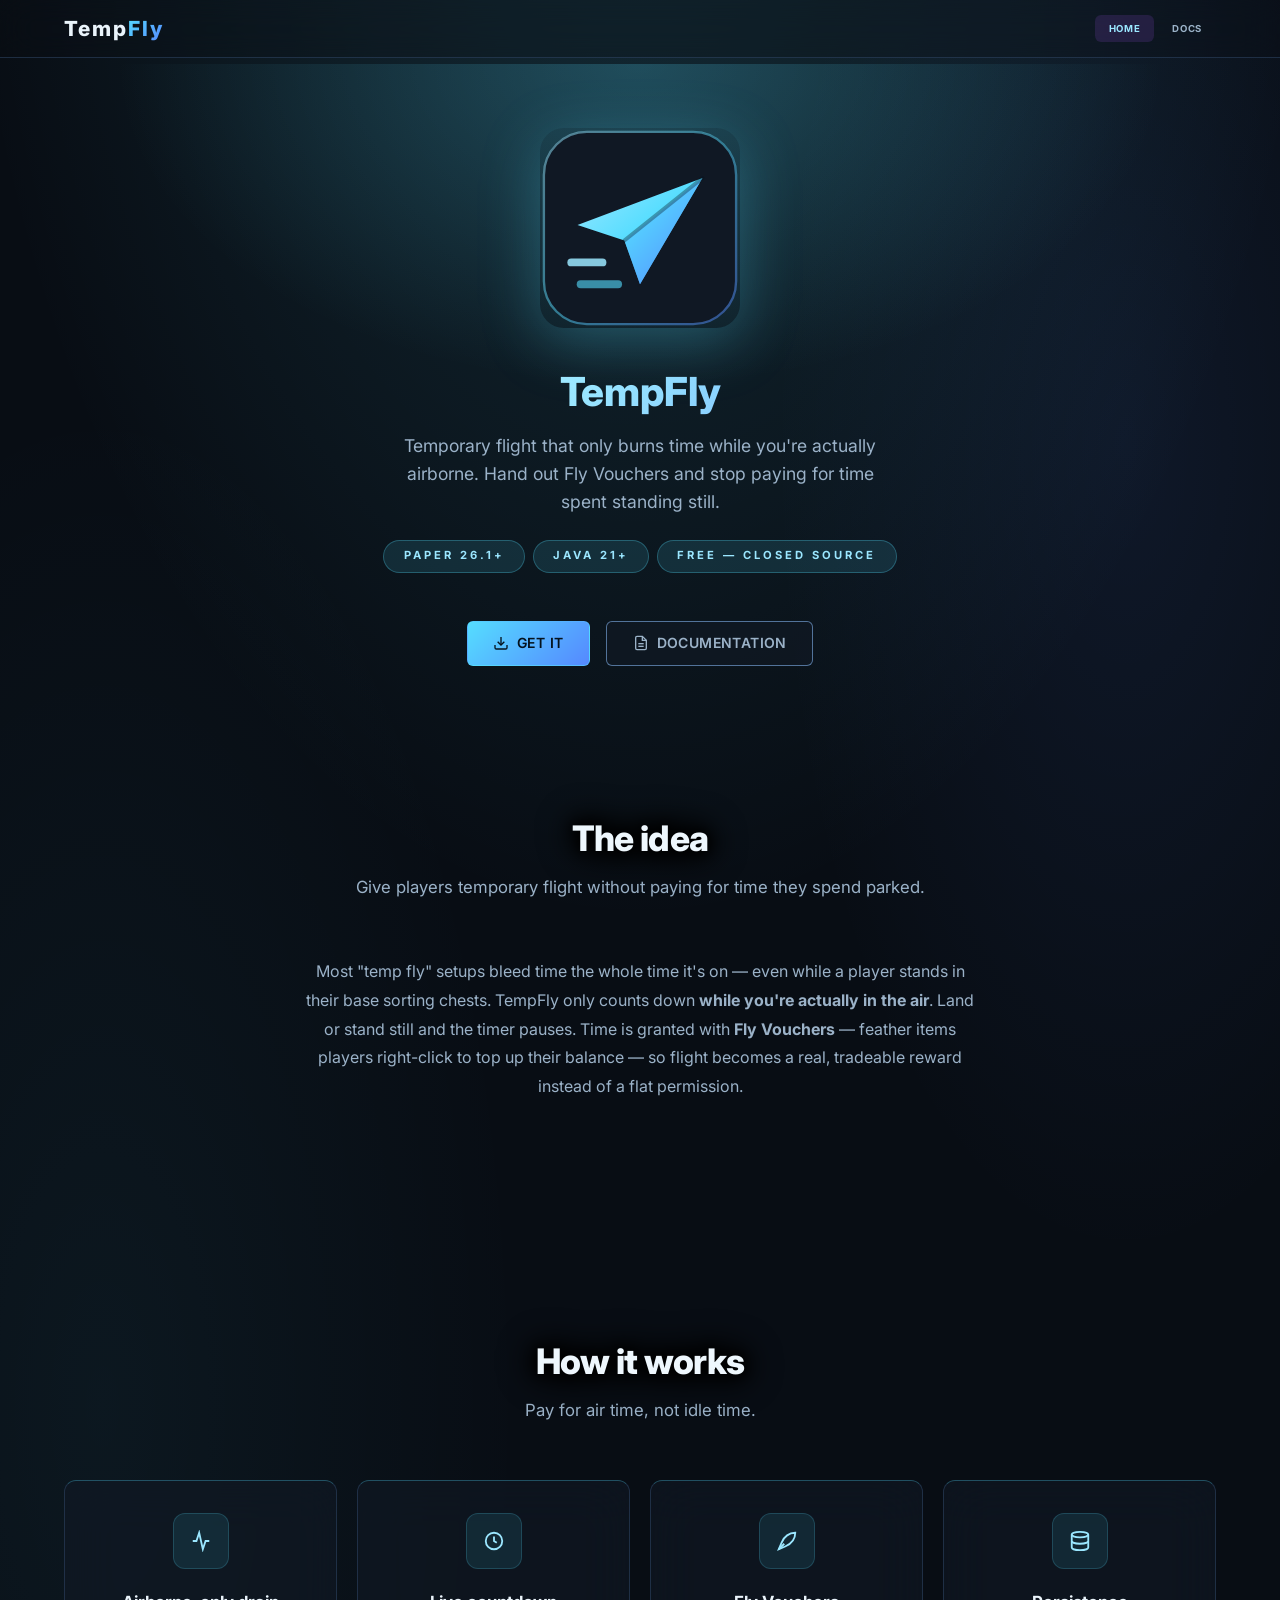
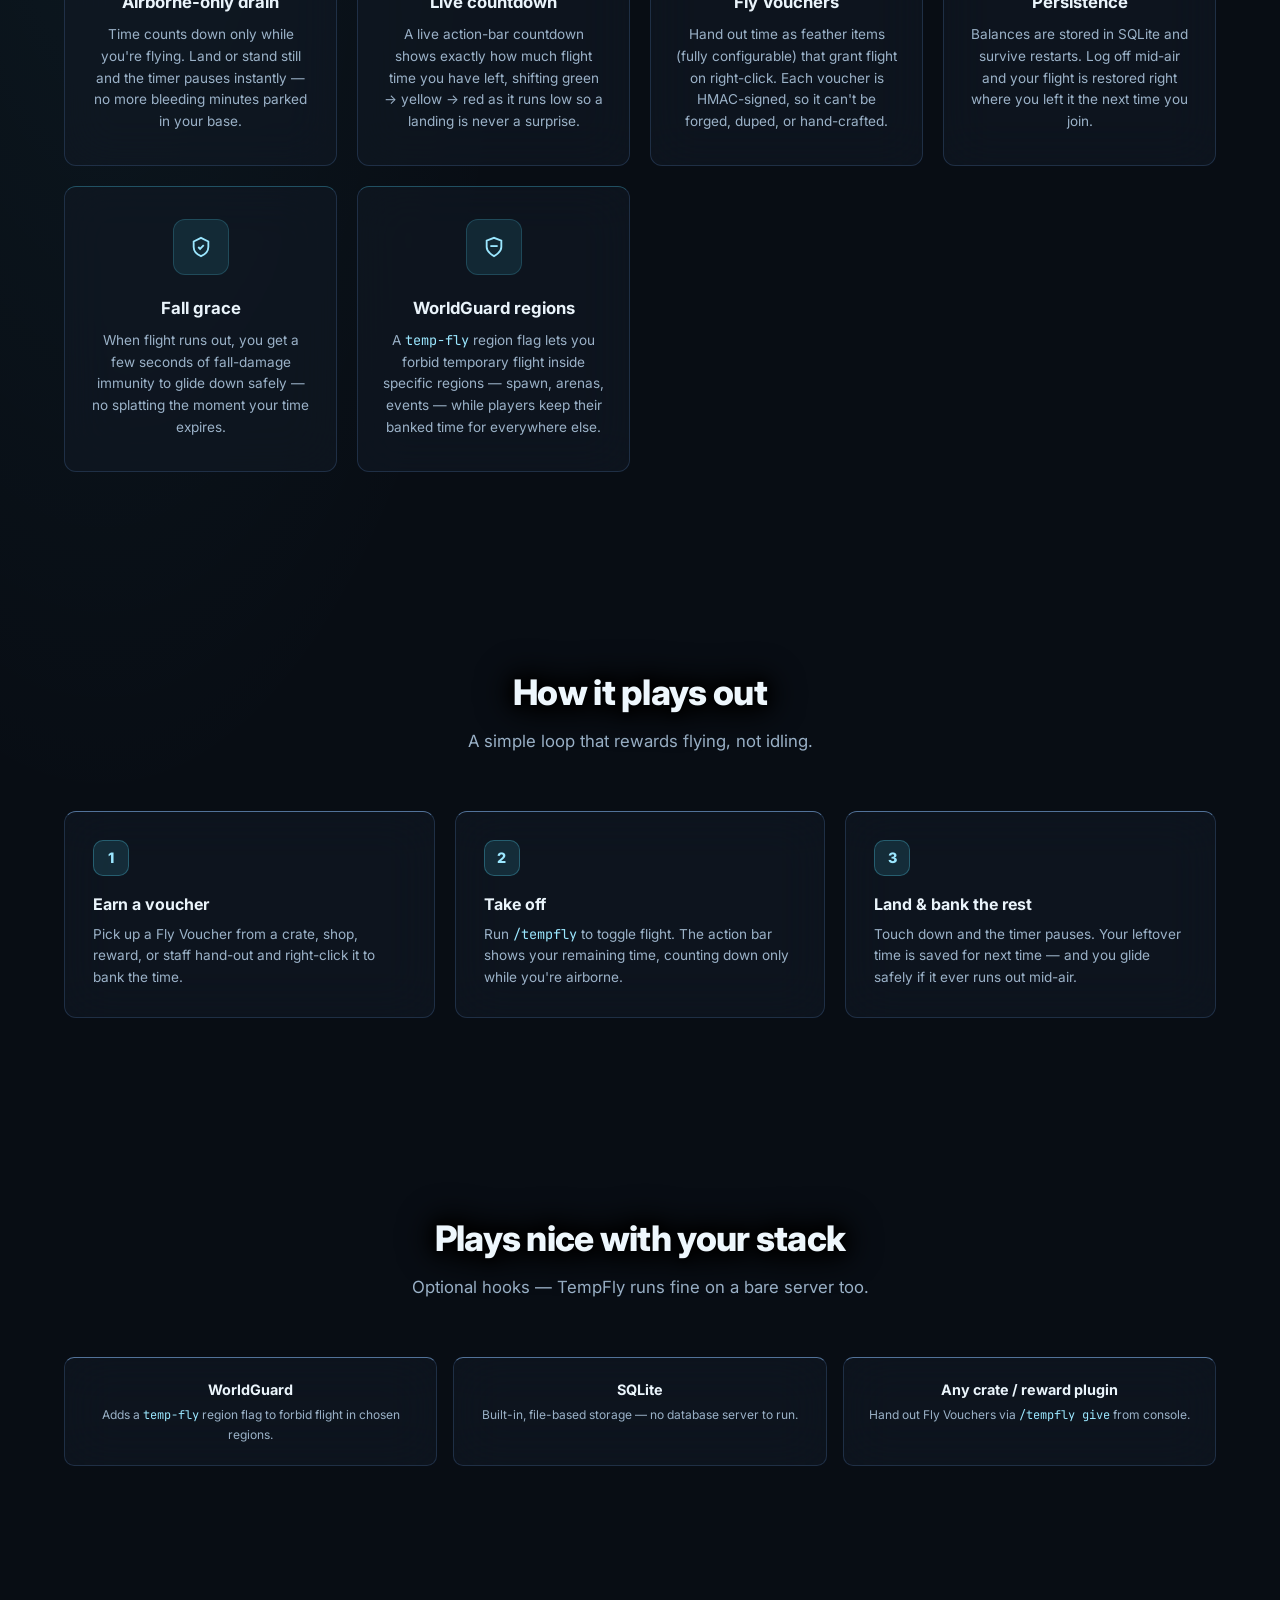
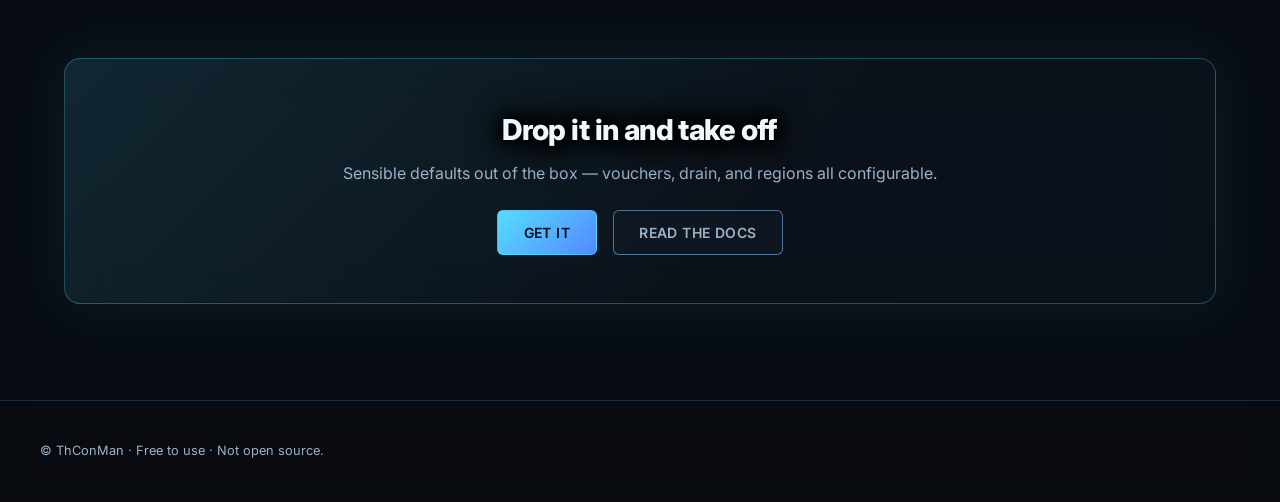
==== index.html @ a1f23913 "Docs site for tempfly-docs (themed on DragonReign) Co-Authored-By: Claude Opus 4.8 <noreply@anthropi" ====
<!DOCTYPE html>
<html lang="en">
<head>
    <meta charset="UTF-8">
    <meta name="viewport" content="width=device-width, initial-scale=1.0">
    <title>TempFly — Flight that only burns while you fly</title>
    <meta name="description" content="TempFly is a Paper plugin that grants temporary flight which drains only while you're airborne. Hand out HMAC-signed Fly Vouchers, store balances in SQLite, and stop paying for time spent standing still.">
    <link rel="icon" href="logo.svg">
    <link rel="preconnect" href="https://fonts.googleapis.com">
    <link href="https://fonts.googleapis.com/css2?family=Inter:wght@400;500;600;700;800&family=JetBrains+Mono:wght@500&display=swap" rel="stylesheet">
    <link rel="stylesheet" href="css/style.css">
    <link rel="stylesheet" href="css/tempfly.css">
</head>
<body>

<nav class="nav">
    <div class="nav-inner">
        <div class="nav-logo"><a href="index.html" style="color:inherit;">Temp<span>Fly</span></a></div>
        <ul class="nav-links" id="nav-links">
            <li><a href="index.html" class="active">Home</a></li>
            <li><a href="docs.html">Docs</a></li>
        </ul>
        <button class="nav-burger" onclick="toggleMenu()" aria-label="Menu">
            <span></span><span></span><span></span>
        </button>
    </div>
</nav>

<div style="height: 4rem;"></div>

<!-- Hero -->
<section class="plugin-hero">
    <img src="logo.svg" alt="TempFly" class="plugin-hero-logo">
    <h1>TempFly</h1>
    <p class="tagline">Temporary flight that only burns time while you're actually airborne. Hand out Fly Vouchers and stop paying for time spent standing still.</p>
    <div class="plugin-hero-meta">
        <span class="hero-badge">Paper 26.1+</span>
        <span class="hero-badge">Java 21+</span>
        <span class="hero-badge">Free — closed source</span>
    </div>
    <div class="hero-buttons">
        <a href="#" class="btn btn-primary">
            <svg width="16" height="16" viewBox="0 0 24 24" fill="none" stroke="currentColor" stroke-width="2"><path d="M21 15v4a2 2 0 01-2 2H5a2 2 0 01-2-2v-4"/><polyline points="7 10 12 15 17 10"/><line x1="12" y1="15" x2="12" y2="3"/></svg>
            Get it
        </a>
        <a href="docs.html" class="btn btn-outline">
            <svg width="16" height="16" viewBox="0 0 24 24" fill="none" stroke="currentColor" stroke-width="2"><path d="M14 2H6a2 2 0 00-2 2v16a2 2 0 002 2h12a2 2 0 002-2V8z"/><polyline points="14 2 14 8 20 8"/><line x1="16" y1="13" x2="8" y2="13"/><line x1="16" y1="17" x2="8" y2="17"/></svg>
            Documentation
        </a>
    </div>
</section>

<!-- The idea -->
<section class="section">
    <h2 class="section-title">The idea</h2>
    <p class="section-subtitle">Give players temporary flight without paying for time they spend parked.</p>
    <p style="max-width:680px;margin:0 auto 2.5rem;text-align:center;color:var(--text-muted);line-height:1.8;">
        Most "temp fly" setups bleed time the whole time it's on — even while a player stands in their base sorting chests. TempFly only counts down <strong>while you're actually in the air</strong>. Land or stand still and the timer pauses. Time is granted with <strong>Fly Vouchers</strong> — feather items players right-click to top up their balance — so flight becomes a real, tradeable reward instead of a flat permission.
    </p>
</section>

<!-- How it works -->
<section class="section">
    <h2 class="section-title">How it works</h2>
    <p class="section-subtitle">Pay for air time, not idle time.</p>
    <div class="features-grid">
        <div class="feature-card">
            <div class="feature-icon-wrap"><svg width="22" height="22" viewBox="0 0 24 24" fill="none" stroke="currentColor" stroke-width="2"><path d="M3 12h4l3-9 4 18 3-9h4"/></svg></div>
            <h3>Airborne-only drain</h3>
            <p>Time counts down only while you're flying. Land or stand still and the timer pauses instantly — no more bleeding minutes parked in your base.</p>
        </div>
        <div class="feature-card">
            <div class="feature-icon-wrap"><svg width="22" height="22" viewBox="0 0 24 24" fill="none" stroke="currentColor" stroke-width="2"><circle cx="12" cy="12" r="9"/><path d="M12 7v5l3 2"/></svg></div>
            <h3>Live countdown</h3>
            <p>A live action-bar countdown shows exactly how much flight time you have left, shifting green &rarr; yellow &rarr; red as it runs low so a landing is never a surprise.</p>
        </div>
        <div class="feature-card">
            <div class="feature-icon-wrap"><svg width="22" height="22" viewBox="0 0 24 24" fill="none" stroke="currentColor" stroke-width="2"><path d="M21 3c-7 0-12 4-15 11l-3 7 7-3C17 15 21 10 21 3z"/><path d="M3 21l6-6"/></svg></div>
            <h3>Fly Vouchers</h3>
            <p>Hand out time as feather items (fully configurable) that grant flight on right-click. Each voucher is HMAC-signed, so it can't be forged, duped, or hand-crafted.</p>
        </div>
        <div class="feature-card">
            <div class="feature-icon-wrap"><svg width="22" height="22" viewBox="0 0 24 24" fill="none" stroke="currentColor" stroke-width="2"><ellipse cx="12" cy="5" rx="9" ry="3"/><path d="M3 5v14c0 1.66 4 3 9 3s9-1.34 9-3V5"/><path d="M3 12c0 1.66 4 3 9 3s9-1.34 9-3"/></svg></div>
            <h3>Persistence</h3>
            <p>Balances are stored in SQLite and survive restarts. Log off mid-air and your flight is restored right where you left it the next time you join.</p>
        </div>
        <div class="feature-card">
            <div class="feature-icon-wrap"><svg width="22" height="22" viewBox="0 0 24 24" fill="none" stroke="currentColor" stroke-width="2"><path d="M12 2l8 4v6c0 5-3.5 8-8 10-4.5-2-8-5-8-10V6z"/><path d="M9 12l2 2 4-4"/></svg></div>
            <h3>Fall grace</h3>
            <p>When flight runs out, you get a few seconds of fall-damage immunity to glide down safely — no splatting the moment your time expires.</p>
        </div>
        <div class="feature-card">
            <div class="feature-icon-wrap"><svg width="22" height="22" viewBox="0 0 24 24" fill="none" stroke="currentColor" stroke-width="2"><path d="M12 22s8-4 8-10V5l-8-3-8 3v7c0 6 8 10 8 10z"/><line x1="8" y1="11" x2="16" y2="11"/></svg></div>
            <h3>WorldGuard regions</h3>
            <p>A <span class="mono">temp-fly</span> region flag lets you forbid temporary flight inside specific regions — spawn, arenas, events — while players keep their banked time for everywhere else.</p>
        </div>
    </div>
</section>

<!-- How it plays out -->
<section class="section">
    <h2 class="section-title">How it plays out</h2>
    <p class="section-subtitle">A simple loop that rewards flying, not idling.</p>
    <div class="steps-grid">
        <div class="step-card">
            <div class="step-number">1</div>
            <h3>Earn a voucher</h3>
            <p>Pick up a Fly Voucher from a crate, shop, reward, or staff hand-out and right-click it to bank the time.</p>
        </div>
        <div class="step-card">
            <div class="step-number">2</div>
            <h3>Take off</h3>
            <p>Run <span class="mono">/tempfly</span> to toggle flight. The action bar shows your remaining time, counting down only while you're airborne.</p>
        </div>
        <div class="step-card">
            <div class="step-number">3</div>
            <h3>Land &amp; bank the rest</h3>
            <p>Touch down and the timer pauses. Your leftover time is saved for next time — and you glide safely if it ever runs out mid-air.</p>
        </div>
    </div>
</section>

<!-- Works with -->
<section class="section">
    <h2 class="section-title">Plays nice with your stack</h2>
    <p class="section-subtitle">Optional hooks — TempFly runs fine on a bare server too.</p>
    <div class="compat-grid">
        <div class="compat-item"><div class="compat-name">WorldGuard</div><div class="compat-desc">Adds a <span class="mono">temp-fly</span> region flag to forbid flight in chosen regions.</div></div>
        <div class="compat-item"><div class="compat-name">SQLite</div><div class="compat-desc">Built-in, file-based storage — no database server to run.</div></div>
        <div class="compat-item"><div class="compat-name">Any crate / reward plugin</div><div class="compat-desc">Hand out Fly Vouchers via <span class="mono">/tempfly give</span> from console.</div></div>
    </div>
</section>

<!-- CTA -->
<section class="section">
    <div class="cta-card">
        <h2 class="section-title">Drop it in and take off</h2>
        <p class="section-subtitle">Sensible defaults out of the box — vouchers, drain, and regions all configurable.</p>
        <div class="hero-buttons">
            <a href="#" class="btn btn-primary">Get it</a>
            <a href="docs.html" class="btn btn-outline">Read the docs</a>
        </div>
    </div>
</section>

<footer class="footer">
    <div class="footer-inner">
        <p>&copy; ThConMan &middot; Free to use &middot; Not open source.</p>
    </div>
</footer>

<script>
function toggleMenu() {
    document.getElementById('nav-links').classList.toggle('open');
}
</script>
</body>
</html>
---- css/style.css ----
/* ── Reset & Base ── */
*, *::before, *::after { box-sizing: border-box; margin: 0; padding: 0; }

:root {
    --bg-primary: #0d0d18;
    --bg-card: rgba(14, 14, 24, 0.92);
    --bg-card-solid: #161624;
    --bg-card-hover: #1e1e30;
    --border: rgba(255, 255, 255, 0.1);
    --border-light: rgba(255, 255, 255, 0.18);
    --glass: rgba(255, 255, 255, 0.06);
    --text: #f0f0f8;
    --text-muted: #b8b8d4;
    --accent: #a855f7;
    --accent-light: #c084e0;
    --accent-glow: rgba(168, 85, 247, 0.28);
    --accent-glow-strong: rgba(168, 85, 247, 0.55);
    --success: #2ecc71;
    --gold: #f1c40f;
    --glow-green: rgba(74, 222, 128, 0.18);
    --glow-cyan: rgba(100, 216, 255, 0.18);
    --glow-gold: rgba(246, 196, 67, 0.2);
}

html { scroll-behavior: smooth; }

body {
    font-family: 'Inter', -apple-system, BlinkMacSystemFont, 'Segoe UI', sans-serif;
    background: var(--bg-primary);
    background-image:
        radial-gradient(ellipse at 20% 50%, rgba(168, 85, 247, 0.12) 0%, transparent 50%),
        radial-gradient(ellipse at 80% 20%, rgba(88, 101, 242, 0.1) 0%, transparent 50%),
        radial-gradient(ellipse at 50% 90%, rgba(236, 72, 153, 0.09) 0%, transparent 50%),
        radial-gradient(ellipse at 10% 10%, rgba(100, 216, 255, 0.04) 0%, transparent 40%);
    color: var(--text);
    line-height: 1.6;
    min-height: 100vh;
    overflow-x: hidden;
}

a { color: var(--accent-light); text-decoration: none; transition: color 0.2s; }
a:hover { color: #d9a8f0; }

.mono { font-family: 'JetBrains Mono', 'Fira Code', monospace; color: var(--accent-light); }

/* ── Nav ── */
.nav {
    position: fixed;
    top: 0;
    width: 100%;
    z-index: 100;
    background: rgba(11, 11, 16, 0.2);
    backdrop-filter: blur(20px);
    -webkit-backdrop-filter: blur(20px);
    border-bottom: 1px solid transparent;
    transition: background 0.4s ease, border-color 0.4s ease;
}

.nav.scrolled {
    background: rgba(11, 11, 16, 0.85);
    border-bottom-color: var(--border);
}

.nav-inner {
    max-width: 1200px;
    margin: 0 auto;
    padding: 0.75rem 1.5rem;
    display: flex;
    align-items: center;
    justify-content: space-between;
}

.nav-logo {
    font-size: 1.3rem;
    font-weight: 800;
    letter-spacing: 2px;
}

.nav-logo a, .nav-logo { color: var(--text); text-decoration: none; }
.nav-logo a:hover { color: var(--text); }
.nav-logo-img { height: 32px; width: auto; display: block; }

.nav-stats {
    display: flex;
    align-items: center;
    gap: 0.5rem;
    font-family: 'JetBrains Mono', monospace;
    font-size: 0.68rem;
    font-weight: 500;
    color: #555568;
    white-space: nowrap;
    margin-left: 1rem;
    margin-right: auto;
}

.nav-stat {
    display: flex;
    align-items: center;
    gap: 3px;
}

.nav-stat-sep {
    width: 1px;
    height: 10px;
    background: #333346;
}

#nav-online-count { color: #3ba55d; }
#nav-total-count { color: #555568; }

@keyframes livePulse {
    0%, 100% { opacity: 1; }
    50% { opacity: 0.4; }
}

@media (max-width: 768px) {
    .nav-stats { display: none; }
}
.nav-logo span {
    background: linear-gradient(135deg, var(--accent) 0%, #ec4899 100%);
    -webkit-background-clip: text;
    -webkit-text-fill-color: transparent;
    background-clip: text;
}

.nav-links { display: flex; gap: 0.25rem; list-style: none; }

.nav-links a {
    display: flex;
    flex-direction: column;
    align-items: center;
    gap: 3px;
    padding: 6px 14px;
    border-radius: 6px;
    color: var(--text-muted);
    font-size: 0.6rem;
    font-weight: 700;
    text-transform: uppercase;
    letter-spacing: 0.07em;
    transition: background 0.15s, color 0.15s;
    position: relative;
}

.nav-links a::after { display: none; }

.nav-links a svg {
    image-rendering: pixelated;
    opacity: 0.6;
    transition: opacity 0.15s;
}

.nav-links a:hover {
    background: rgba(168, 85, 247, 0.1);
    color: var(--text);
}

.nav-links a:hover svg { opacity: 1; }

.nav-links a.active {
    background: rgba(168, 85, 247, 0.15);
    color: var(--accent-light);
}

.nav-links a.active svg { opacity: 1; }

/* Hamburger */
.nav-burger {
    display: none;
    flex-direction: column;
    gap: 5px;
    background: none;
    border: none;
    cursor: pointer;
    padding: 4px;
}

.nav-burger span {
    width: 22px;
    height: 2px;
    background: var(--text);
    transition: transform 0.2s, opacity 0.2s;
    border-radius: 1px;
}

.nav-burger.active span:nth-child(1) { transform: translateY(7px) rotate(45deg); }
.nav-burger.active span:nth-child(2) { opacity: 0; }
.nav-burger.active span:nth-child(3) { transform: translateY(-7px) rotate(-45deg); }

/* ── Hero Canvas ── */
.hero-canvas {
    position: fixed;
    top: 0;
    left: 0;
    width: 100%;
    height: 100%;
    z-index: 0;
    pointer-events: none;
}

/* ── Hero ── */
.hero {
    position: relative;
    z-index: 1;
    min-height: 100vh;
    display: flex;
    flex-direction: column;
    align-items: center;
    justify-content: center;
    text-align: center;
    padding: 2rem;
    background: radial-gradient(ellipse at 50% 40%, rgba(155, 89, 182, 0.06) 0%, transparent 60%);
}

.hero.hero-compact {
    min-height: 70vh;
    padding-top: 6rem;
}

.hero-badge {
    font-size: 0.7rem;
    font-weight: 700;
    text-transform: uppercase;
    letter-spacing: 3px;
    color: var(--accent-light);
    background: linear-gradient(135deg, rgba(155, 89, 182, 0.12) 0%, rgba(236, 72, 153, 0.08) 100%);
    border: 1px solid rgba(155, 89, 182, 0.2);
    padding: 0.4rem 1.2rem;
    border-radius: 20px;
    margin-bottom: 1.5rem;
}

.hero h1 {
    font-size: clamp(3rem, 8vw, 5.5rem);
    font-weight: 800;
    letter-spacing: 6px;
    margin-bottom: 0.75rem;
    background: linear-gradient(135deg, #ffffff 0%, #c8c8d8 50%, var(--accent-light) 100%);
    -webkit-background-clip: text;
    -webkit-text-fill-color: transparent;
    background-clip: text;
}

.hero h1 span {
    background: linear-gradient(135deg, #c084e0 0%, #ec4899 50%, #f59e0b 100%);
    -webkit-background-clip: text;
    -webkit-text-fill-color: transparent;
    background-clip: text;
}

.hero .tagline {
    font-size: 1.1rem;
    color: var(--text-muted);
    margin-bottom: 2.5rem;
    max-width: 480px;
    line-height: 1.7;
}

.server-ip {
    display: inline-flex;
    align-items: center;
    gap: 0.75rem;
    background: rgba(18, 18, 28, 0.5);
    backdrop-filter: blur(24px);
    -webkit-backdrop-filter: blur(24px);
    border: 1px solid var(--border-light);
    border-radius: 10px;
    padding: 0.8rem 1.5rem;
    font-family: 'JetBrains Mono', 'Fira Code', monospace;
    font-size: 1.1rem;
    cursor: pointer;
    transition: border-color 0.3s, box-shadow 0.3s, transform 0.2s;
    margin-bottom: 2rem;
    color: var(--text);
}

.server-ip:hover {
    border-color: var(--accent);
    box-shadow: 0 0 25px var(--accent-glow), inset 0 0 25px rgba(155, 89, 182, 0.05);
    transform: translateY(-2px);
}

.server-ip svg { color: var(--text-muted); flex-shrink: 0; }

.server-ip .copy-hint {
    font-size: 0.7rem;
    color: var(--text-muted);
    font-family: 'Inter', sans-serif;
    opacity: 0.7;
}

.hero-logo-img {
    max-width: min(609px, 90vw);
    max-height: 178px;
    width: 100%;
    height: auto;
    display: block;
    margin: 0 auto 1rem;
    object-fit: contain;
}

.hero-buttons { display: flex; gap: 1rem; flex-wrap: wrap; justify-content: center; }

.scroll-indicator {
    position: absolute;
    bottom: 2rem;
    color: var(--text-muted);
    opacity: 0.4;
    animation: float 2s ease-in-out infinite;
}

@keyframes float {
    0%, 100% { transform: translateY(0); }
    50% { transform: translateY(8px); }
}

/* ── Buttons ── */
.btn {
    display: inline-flex;
    align-items: center;
    gap: 0.5rem;
    padding: 0.65rem 1.6rem;
    border-radius: 6px;
    font-size: 0.875rem;
    font-weight: 600;
    border: none;
    cursor: pointer;
    transition: filter 0.15s, box-shadow 0.2s, background 0.2s, transform 0.15s;
    letter-spacing: 0.4px;
    text-transform: uppercase;
}

.btn:hover {
    transform: translateY(-2px);
}

/* ── Scroll-in animations ── */
.fade-in {
    opacity: 0;
    transform: translateY(22px);
    transition: opacity 0.6s ease, transform 0.6s ease;
}

.fade-in.visible {
    opacity: 1;
    transform: none;
}

.btn-primary {
    background: linear-gradient(170deg, #b366ff 0%, #7c22cc 100%);
    color: #fff;
    border: 1px solid rgba(179, 102, 255, 0.35);
}

.btn-primary:hover {
    filter: brightness(1.12);
    box-shadow: 0 0 18px rgba(168, 85, 247, 0.45);
    color: #fff;
}

.btn-outline {
    background: transparent;
    color: var(--text-muted);
    border: 1px solid rgba(255, 255, 255, 0.15);
}

.btn-outline:hover {
    border-color: var(--accent);
    color: var(--accent-light);
    background: rgba(168, 85, 247, 0.08);
}

/* ── Section ── */
.section {
    position: relative;
    z-index: 1;
    max-width: 1200px;
    margin: 0 auto;
    padding: 6rem 1.5rem;
}

.section-title {
    font-size: 2.2rem;
    font-weight: 800;
    text-align: center;
    margin-bottom: 0.5rem;
    letter-spacing: 0.5px;
    background: linear-gradient(135deg, #f0f0f8 0%, var(--accent-light) 50%, #ec4899 100%);
    -webkit-background-clip: text;
    -webkit-text-fill-color: transparent;
    background-clip: text;
    filter: drop-shadow(0 0 8px rgba(0,0,0,1)) drop-shadow(0 0 16px rgba(0,0,0,1)) drop-shadow(0 0 4px rgba(0,0,0,1));
}

.section-subtitle {
    text-align: center;
    color: var(--text-muted);
    margin-bottom: 3.5rem;
    font-size: 1.05rem;
    text-shadow: 0 0 8px rgba(0,0,0,1), 0 0 16px rgba(0,0,0,1), 0 0 24px rgba(0,0,0,1), 0 1px 3px rgba(0,0,0,1);
}

/* ── Feature Cards ── */
.features-grid {
    display: grid;
    grid-template-columns: repeat(auto-fit, minmax(250px, 1fr));
    gap: 1.25rem;
}

.feature-card {
    background: var(--bg-card);
    backdrop-filter: blur(24px);
    -webkit-backdrop-filter: blur(24px);
    border: 1px solid var(--border);
    border-top: 1px solid rgba(168, 85, 247, 0.3);
    border-radius: 12px;
    padding: 2rem 1.5rem;
    text-align: center;
    transition: transform 0.2s, border-color 0.3s, box-shadow 0.3s;
}

.feature-card:hover {
    transform: translateY(-6px);
    border-color: rgba(168, 85, 247, 0.35);
    box-shadow: 0 12px 40px rgba(168, 85, 247, 0.18), 0 0 0 1px rgba(168, 85, 247, 0.1);
    background: rgba(24, 20, 40, 0.85);
}

.feature-icon-wrap {
    width: 56px;
    height: 56px;
    border-radius: 14px;
    background: linear-gradient(135deg, rgba(155, 89, 182, 0.1) 0%, rgba(88, 101, 242, 0.08) 100%);
    border: 1px solid rgba(155, 89, 182, 0.15);
    display: flex;
    align-items: center;
    justify-content: center;
    margin: 0 auto 1.25rem;
}

.feature-card h3 {
    font-size: 1.05rem;
    font-weight: 700;
    margin-bottom: 0.5rem;
}

.feature-card p {
    font-size: 0.85rem;
    color: var(--text-muted);
    line-height: 1.6;
}

/* ── CTA Section ── */
.cta-section { padding-bottom: 4rem; }

.cta-card {
    background: linear-gradient(135deg, rgba(155, 89, 182, 0.06) 0%, rgba(18, 18, 28, 0.5) 100%);
    backdrop-filter: blur(24px);
    -webkit-backdrop-filter: blur(24px);
    border: 1px solid rgba(155, 89, 182, 0.15);
    border-top: 1px solid rgba(155, 89, 182, 0.25);
    border-radius: 16px;
    padding: 3rem 2rem;
    text-align: center;
}

.cta-card h2 {
    font-size: 1.8rem;
    font-weight: 800;
    margin-bottom: 0.5rem;
}

.cta-card p {
    color: var(--text-muted);
    margin-bottom: 1.5rem;
    font-size: 1rem;
}

/* ── Rank Cards ── */
.ranks-grid {
    display: grid;
    grid-template-columns: repeat(auto-fit, minmax(280px, 1fr));
    gap: 1.5rem;
}

.rank-card {
    background: var(--bg-card);
    backdrop-filter: blur(24px);
    -webkit-backdrop-filter: blur(24px);
    border: 1px solid var(--border);
    border-top: 2px solid var(--border-light);
    border-radius: 16px;
    padding: 1.75rem;
    transition: transform 0.25s, border-color 0.3s, box-shadow 0.3s, background 0.3s;
    display: flex;
    flex-direction: column;
}

.rank-card:hover {
    transform: translateY(-8px);
    border-color: rgba(168, 85, 247, 0.35);
    box-shadow: 0 16px 50px var(--accent-glow), 0 0 0 1px rgba(168, 85, 247, 0.1);
    background: rgba(20, 18, 34, 0.9);
}

/* Rank-specific theming */
.rank-card-ranger { border-top-color: rgba(74, 222, 128, 0.45); }
.rank-card-ranger:hover {
    border-color: rgba(74, 222, 128, 0.4);
    box-shadow: 0 16px 50px rgba(74, 222, 128, 0.14), 0 0 0 1px rgba(74, 222, 128, 0.08);
}
.rank-card-trickster { border-top-color: rgba(192, 132, 224, 0.5); }
.rank-card-trickster:hover {
    border-color: rgba(192, 132, 224, 0.4);
    box-shadow: 0 16px 50px rgba(192, 132, 224, 0.16), 0 0 0 1px rgba(192, 132, 224, 0.08);
}
.rank-card-mythril { border-top-color: rgba(100, 216, 255, 0.45); }
.rank-card-mythril:hover {
    border-color: rgba(100, 216, 255, 0.4);
    box-shadow: 0 16px 50px rgba(100, 216, 255, 0.14), 0 0 0 1px rgba(100, 216, 255, 0.08);
}
.rank-card-celestial { border-top-color: rgba(224, 176, 255, 0.55); }
.rank-card-celestial:hover {
    border-color: rgba(224, 176, 255, 0.45);
    box-shadow: 0 16px 50px rgba(224, 176, 255, 0.18), 0 0 0 1px rgba(224, 176, 255, 0.1);
}

.rank-card.featured {
    border-color: rgba(168, 85, 247, 0.35);
    box-shadow: 0 0 50px var(--accent-glow), 0 0 100px rgba(168, 85, 247, 0.08);
    position: relative;
    background: linear-gradient(180deg, rgba(168, 85, 247, 0.1) 0%, var(--bg-card) 40%);
}

.rank-card.featured::before {
    content: 'MOST POPULAR';
    position: absolute;
    top: -12px;
    left: 50%;
    transform: translateX(-50%);
    background: linear-gradient(135deg, var(--accent) 0%, #ec4899 100%);
    color: white;
    font-size: 0.65rem;
    font-weight: 700;
    padding: 0.3rem 1.2rem;
    border-radius: 20px;
    letter-spacing: 1.5px;
}

.rank-header {
    display: flex;
    align-items: center;
    justify-content: space-between;
    margin-bottom: 1rem;
}

.rank-name {
    font-size: 1.4rem;
    font-weight: 800;
}

.rank-price {
    font-size: 1.5rem;
    font-weight: 800;
    color: var(--accent-light);
}

.rank-price span {
    font-size: 0.8rem;
    color: var(--text-muted);
    font-weight: 400;
}

.rank-divider {
    height: 1px;
    background: linear-gradient(90deg, transparent, var(--border), transparent);
    margin: 0.75rem 0;
}

.rank-section-label {
    font-size: 0.7rem;
    font-weight: 700;
    text-transform: uppercase;
    letter-spacing: 1.5px;
    color: var(--accent);
    margin: 1.25rem 0 0.5rem;
}

.rank-perks {
    list-style: none;
    flex-grow: 1;
}

.rank-perks li {
    padding: 0.3rem 0;
    font-size: 0.85rem;
    color: #c8c8e0;
    display: flex;
    align-items: flex-start;
    gap: 0.5rem;
    line-height: 1.5;
}

.rank-perks li::before {
    content: '\203A';
    color: var(--accent);
    font-weight: 700;
    font-size: 1.1rem;
    line-height: 1.2;
    flex-shrink: 0;
}

.rank-colors {
    display: flex;
    gap: 0.4rem;
    flex-wrap: wrap;
    margin-top: 0.25rem;
}

.color-dot {
    width: 16px;
    height: 16px;
    border-radius: 50%;
    border: 2px solid rgba(255,255,255,0.1);
    transition: transform 0.2s;
}

.color-dot:hover { transform: scale(1.3); }

.rank-buy {
    width: 100%;
    margin-top: 1.5rem;
    padding: 0.8rem;
    background: linear-gradient(135deg, var(--accent) 0%, #d946ef 50%, #ec4899 100%);
    color: white;
    border: none;
    border-radius: 10px;
    font-size: 0.9rem;
    font-weight: 700;
    cursor: pointer;
    transition: box-shadow 0.3s, transform 0.15s, filter 0.2s;
    letter-spacing: 0.5px;
    text-transform: uppercase;
}

.rank-buy:hover {
    box-shadow: 0 8px 30px var(--accent-glow-strong), 0 2px 15px rgba(236, 72, 153, 0.25);
    transform: translateY(-2px);
    filter: brightness(1.1);
}

/* ── Cosmetics collapse ── */
.cosmetics-toggle {
    font-size: 0.8rem;
    color: var(--accent-light);
    cursor: pointer;
    margin-top: 0.75rem;
    user-select: none;
    transition: color 0.2s;
}

.cosmetics-toggle:hover { color: #d9a8f0; }

.cosmetics-content {
    max-height: 0;
    overflow: hidden;
    transition: max-height 0.3s ease;
}

.cosmetics-content.open { max-height: 400px; }

/* ── Footer ── */
.footer {
    position: relative;
    z-index: 1;
    border-top: 1px solid var(--border);
    padding: 2.5rem 1.5rem;
    background: rgba(11, 11, 16, 0.6);
    backdrop-filter: blur(16px);
    -webkit-backdrop-filter: blur(16px);
}

.footer-inner {
    max-width: 1200px;
    margin: 0 auto;
    display: flex;
    align-items: center;
    justify-content: space-between;
}

.footer p {
    color: var(--text-muted);
    font-size: 0.8rem;
}

/* ── Purchase Modal ── */
.modal-overlay {
    display: none;
    position: fixed;
    top: 0; left: 0; right: 0; bottom: 0;
    background: rgba(0, 0, 0, 0.75);
    backdrop-filter: blur(6px);
    z-index: 200;
    align-items: center;
    justify-content: center;
}

.modal-overlay.active { display: flex; }

.modal {
    background: rgba(18, 18, 28, 0.8);
    backdrop-filter: blur(24px);
    -webkit-backdrop-filter: blur(24px);
    border: 1px solid var(--border-light);
    border-top: 1px solid rgba(255, 255, 255, 0.12);
    border-radius: 14px;
    padding: 2rem;
    max-width: 440px;
    width: 90%;
    box-shadow: 0 20px 60px rgba(0, 0, 0, 0.5);
}

.modal h2 { margin-bottom: 0.5rem; font-weight: 700; }
.modal p { color: var(--text-muted); font-size: 0.9rem; margin-bottom: 1.25rem; }

.modal input {
    width: 100%;
    padding: 0.75rem 1rem;
    background: var(--bg-primary);
    border: 1px solid var(--border);
    border-radius: 8px;
    color: var(--text);
    font-size: 0.95rem;
    margin-bottom: 1rem;
    outline: none;
    transition: border-color 0.2s, box-shadow 0.2s;
}

.modal input:focus {
    border-color: var(--accent);
    box-shadow: 0 0 15px rgba(155, 89, 182, 0.15);
}

.modal-actions { display: flex; gap: 0.75rem; }
.modal-actions .btn { flex: 1; text-align: center; justify-content: center; }

/* ── Gift Toggle ── */
.gift-toggle {
    display: flex;
    align-items: center;
    gap: 0.6rem;
    padding: 0.6rem 0;
    margin: 0.5rem 0 0;
    font-size: 0.85rem;
    color: var(--text-muted);
    cursor: pointer;
    user-select: none;
    transition: color 0.2s;
}

.gift-toggle:hover { color: var(--text); }

.gift-toggle svg { flex-shrink: 0; opacity: 0.6; }

.gift-checkbox {
    width: 18px;
    height: 18px;
    border-radius: 4px;
    border: 2px solid var(--border-light);
    flex-shrink: 0;
    transition: all 0.2s;
    position: relative;
}

.gift-checkbox.checked {
    background: var(--accent);
    border-color: var(--accent);
}

.gift-checkbox.checked::after {
    content: '';
    position: absolute;
    top: 2px;
    left: 5px;
    width: 4px;
    height: 8px;
    border: solid #fff;
    border-width: 0 2px 2px 0;
    transform: rotate(45deg);
}

.gift-fields {
    max-height: 0;
    overflow: hidden;
    transition: max-height 0.3s ease, opacity 0.3s ease;
    opacity: 0;
}

.gift-fields.open {
    max-height: 100px;
    opacity: 1;
    margin-bottom: 0.5rem;
}

/* ── Toast ── */
.toast {
    position: fixed;
    bottom: 2rem;
    left: 50%;
    transform: translateX(-50%) translateY(100px);
    background: linear-gradient(135deg, var(--accent) 0%, #ec4899 100%);
    color: white;
    padding: 0.7rem 1.8rem;
    border-radius: 8px;
    font-size: 0.85rem;
    font-weight: 600;
    opacity: 0;
    transition: transform 0.3s, opacity 0.3s;
    z-index: 300;
    box-shadow: 0 4px 20px var(--accent-glow);
}

.toast.show {
    transform: translateX(-50%) translateY(0);
    opacity: 1;
}

/* ── Plugin Cards ── */
.plugins-grid {
    display: grid;
    grid-template-columns: repeat(auto-fit, minmax(340px, 1fr));
    gap: 1.5rem;
}

.plugin-card {
    background: var(--bg-card);
    backdrop-filter: blur(24px);
    -webkit-backdrop-filter: blur(24px);
    border: 1px solid var(--border);
    border-top: 2px solid rgba(168, 85, 247, 0.3);
    border-radius: 16px;
    padding: 2rem;
    transition: transform 0.25s, border-color 0.3s, box-shadow 0.3s;
}

.plugin-card:hover {
    transform: translateY(-6px);
    border-color: rgba(168, 85, 247, 0.4);
    box-shadow: 0 12px 40px rgba(168, 85, 247, 0.15), 0 0 0 1px rgba(168, 85, 247, 0.08);
}

.plugin-header {
    display: flex;
    align-items: center;
    gap: 1rem;
    margin-bottom: 1rem;
}

.plugin-icon {
    width: 52px;
    height: 52px;
    border-radius: 12px;
    background: rgba(155, 89, 182, 0.08);
    border: 1px solid rgba(155, 89, 182, 0.15);
    display: flex;
    align-items: center;
    justify-content: center;
    flex-shrink: 0;
}

.plugin-name {
    font-size: 1.3rem;
    font-weight: 800;
}

.plugin-version {
    font-size: 0.75rem;
    font-weight: 600;
    color: var(--accent-light);
    background: rgba(155, 89, 182, 0.1);
    padding: 0.15rem 0.6rem;
    border-radius: 10px;
}

.plugin-desc {
    color: var(--text-muted);
    font-size: 0.9rem;
    line-height: 1.7;
    margin-bottom: 1rem;
}

.plugin-tags {
    display: flex;
    gap: 0.5rem;
    flex-wrap: wrap;
    margin-bottom: 0.5rem;
}

.tag {
    font-size: 0.7rem;
    font-weight: 600;
    color: var(--text-muted);
    background: rgba(255, 255, 255, 0.04);
    border: 1px solid var(--border);
    padding: 0.25rem 0.7rem;
    border-radius: 6px;
    letter-spacing: 0.3px;
}

.plugin-features { margin-bottom: 1.25rem; }

.plugin-actions {
    display: flex;
    gap: 0.75rem;
}

.plugin-btn { flex: 1; text-align: center; justify-content: center; }

.plugins-cta {
    text-align: center;
    margin-top: 3rem;
    color: var(--text-muted);
    font-size: 0.9rem;
}

/* ── MC Banner ── */
/* ── Discord Section ── */
.discord-section {
    display: grid;
    grid-template-columns: 1fr 320px;
    gap: 1.5rem;
    max-width: 900px;
    margin: 0 auto;
    align-items: start;
}

@media (max-width: 768px) {
    .discord-section {
        grid-template-columns: 1fr;
    }
}

/* ── Chat Feed ── */
.chat-feed {
    border-radius: 16px;
    overflow: hidden;
    border: 1px solid rgba(155, 89, 182, 0.2);
    background: rgba(16, 16, 26, 0.8);
    backdrop-filter: blur(16px);
    -webkit-backdrop-filter: blur(16px);
    display: flex;
    flex-direction: column;
    box-shadow: 0 8px 32px rgba(155, 89, 182, 0.08);
}

.chat-feed-header {
    display: flex;
    align-items: center;
    justify-content: space-between;
    padding: 0.8rem 1.1rem;
    border-bottom: 1px solid rgba(255, 255, 255, 0.06);
    background: rgba(255, 255, 255, 0.02);
}

.chat-feed-title {
    display: flex;
    align-items: center;
    gap: 0.5rem;
    font-weight: 600;
    font-size: 0.9rem;
    color: var(--text);
}

.chat-feed-title svg { stroke: var(--accent-light); }

.chat-live-dot {
    display: flex;
    align-items: center;
    gap: 0.4rem;
    font-size: 0.6rem;
    font-weight: 700;
    letter-spacing: 1.5px;
    color: var(--text-muted);
    transition: color 0.3s;
}

.chat-live-dot.connected { color: #3ba55d; }

.chat-dot-pulse {
    width: 8px;
    height: 8px;
    border-radius: 50%;
    background: var(--text-muted);
    transition: background 0.3s;
}

.chat-live-dot.connected .chat-dot-pulse {
    background: #3ba55d;
    box-shadow: 0 0 8px rgba(59, 165, 93, 0.6);
    animation: dot-pulse 2s ease-in-out infinite;
}

@keyframes dot-pulse {
    0%, 100% { opacity: 1; box-shadow: 0 0 8px rgba(59, 165, 93, 0.6); }
    50% { opacity: 0.5; box-shadow: 0 0 4px rgba(59, 165, 93, 0.3); }
}

.chat-messages {
    height: 380px;
    overflow-y: auto;
    padding: 0.75rem;
    display: flex;
    flex-direction: column;
    gap: 0.5rem;
    scrollbar-width: thin;
    scrollbar-color: rgba(255,255,255,0.1) transparent;
}

.chat-messages::-webkit-scrollbar { width: 6px; }
.chat-messages::-webkit-scrollbar-track { background: transparent; }
.chat-messages::-webkit-scrollbar-thumb { background: rgba(255,255,255,0.1); border-radius: 3px; }

.chat-empty {
    color: var(--text-muted);
    text-align: center;
    padding: 2rem 1rem;
    font-size: 0.85rem;
    font-style: italic;
}

.chat-msg {
    display: flex;
    gap: 0.6rem;
    padding: 0.45rem 0.6rem;
    border-radius: 10px;
    transition: background 0.15s;
    animation: msg-in 0.3s ease-out;
}

@keyframes msg-in {
    from { opacity: 0; transform: translateY(8px); }
    to { opacity: 1; transform: translateY(0); }
}

.chat-msg:hover { background: rgba(255, 255, 255, 0.03); }

.chat-avatar {
    width: 28px;
    height: 28px;
    border-radius: 6px;
    flex-shrink: 0;
    margin-top: 2px;
    image-rendering: pixelated;
}

.chat-msg-body { min-width: 0; flex: 1; }

.chat-author {
    font-weight: 600;
    font-size: 0.8rem;
    margin-right: 0.5rem;
}

.chat-time {
    font-size: 0.65rem;
    color: var(--text-muted);
    opacity: 0.6;
}

.chat-text {
    color: var(--text);
    font-size: 0.85rem;
    line-height: 1.4;
    word-break: break-word;
    margin-top: 1px;
}

.chat-emoji {
    height: 1.2em;
    width: auto;
    vertical-align: -0.2em;
    margin: 0 1px;
    display: inline;
}

.chat-event {
    display: flex;
    align-items: center;
    gap: 0.5rem;
    padding: 0.3rem 0.6rem;
    font-size: 0.75rem;
    color: var(--text-muted);
    font-style: italic;
    animation: msg-in 0.3s ease-out;
}

.chat-event-dot {
    width: 6px;
    height: 6px;
    border-radius: 50%;
    flex-shrink: 0;
}

/* ── Discord Card ── */
.discord-card {
    padding: 1.75rem;
    border-radius: 16px;
    border: 1px solid rgba(88, 101, 242, 0.25);
    box-shadow: 0 8px 32px rgba(88, 101, 242, 0.1);
    background: linear-gradient(135deg, rgba(88, 101, 242, 0.08) 0%, var(--bg-card) 100%);
    backdrop-filter: blur(24px);
    -webkit-backdrop-filter: blur(24px);
    text-align: center;
}

.discord-card-header {
    display: flex;
    align-items: center;
    gap: 0.75rem;
    justify-content: center;
    margin-bottom: 1rem;
}

.discord-card-header h3 {
    font-size: 1.2rem;
    font-weight: 700;
    color: var(--text);
    margin: 0;
}

.discord-members {
    display: flex;
    align-items: center;
    gap: 0.4rem;
    font-size: 0.8rem;
    color: var(--text-muted);
}

.discord-dot {
    width: 8px;
    height: 8px;
    border-radius: 50%;
    display: inline-block;
}

.discord-online {
    background: #3ba55d;
    box-shadow: 0 0 6px rgba(59, 165, 93, 0.5);
}

.discord-card-desc {
    color: var(--text-muted);
    font-size: 0.9rem;
    line-height: 1.5;
    margin-bottom: 1.25rem;
}

.btn-discord {
    display: inline-flex;
    align-items: center;
    gap: 0.5rem;
    padding: 0.7rem 1.5rem;
    background: #5865F2;
    color: #fff;
    border-radius: 8px;
    font-weight: 600;
    font-size: 0.9rem;
    text-decoration: none;
    transition: all 0.2s ease;
}

.btn-discord:hover {
    background: #4752c4;
    box-shadow: 0 6px 25px rgba(88, 101, 242, 0.35);
    transform: translateY(-1px);
}

.mc-banner {
    background: linear-gradient(135deg, rgba(155, 89, 182, 0.06) 0%, rgba(18, 18, 28, 0.5) 100%);
    backdrop-filter: blur(24px);
    -webkit-backdrop-filter: blur(24px);
    border: 1px solid rgba(155, 89, 182, 0.15);
    border-top: 1px solid rgba(155, 89, 182, 0.25);
    border-radius: 16px;
    padding: 3rem 2rem;
    text-align: center;
}

.mc-banner-badge {
    display: inline-block;
    font-size: 0.65rem;
    font-weight: 700;
    text-transform: uppercase;
    letter-spacing: 2px;
    color: var(--accent-light);
    background: rgba(155, 89, 182, 0.1);
    border: 1px solid rgba(155, 89, 182, 0.2);
    padding: 0.35rem 1rem;
    border-radius: 20px;
    margin-bottom: 1rem;
}

.mc-banner h2 {
    font-size: 1.8rem;
    font-weight: 800;
    margin-bottom: 0.5rem;
}

.mc-banner p {
    color: var(--text-muted);
    margin-bottom: 1.25rem;
    font-size: 1rem;
}

/* ── Clickable Feature Cards ── */
.feature-card-link {
    display: block;
    color: inherit;
    text-decoration: none;
}

.feature-card-link:hover { color: inherit; }

/* ── Plugin Hero ── */
.plugin-hero {
    position: relative;
    z-index: 1;
    text-align: center;
    padding: 4rem 1.5rem 3rem;
    background: radial-gradient(ellipse at 50% 30%, rgba(155, 89, 182, 0.06) 0%, transparent 60%);
}

.plugin-hero-logo {
    width: 120px;
    height: 120px;
    border-radius: 20px;
    margin-bottom: 1.5rem;
    box-shadow: 0 8px 30px rgba(0, 0, 0, 0.3);
}

.plugin-hero h1 {
    font-size: 2.5rem;
    font-weight: 800;
    margin-bottom: 0.5rem;
}

.plugin-hero .tagline {
    color: var(--text-muted);
    font-size: 1.1rem;
    margin-bottom: 1.5rem;
    max-width: 500px;
    margin-left: auto;
    margin-right: auto;
}

.plugin-hero-meta {
    display: flex;
    gap: 0.5rem;
    justify-content: center;
    margin-bottom: 1.5rem;
}

/* ── Steps Grid ── */
.steps-grid {
    display: grid;
    grid-template-columns: repeat(auto-fit, minmax(240px, 1fr));
    gap: 1.25rem;
}

.step-card {
    background: var(--bg-card);
    backdrop-filter: blur(24px);
    -webkit-backdrop-filter: blur(24px);
    border: 1px solid var(--border);
    border-top: 1px solid var(--border-light);
    border-radius: 12px;
    padding: 1.75rem;
    position: relative;
}

.step-number {
    width: 36px;
    height: 36px;
    border-radius: 10px;
    background: rgba(155, 89, 182, 0.1);
    border: 1px solid rgba(155, 89, 182, 0.2);
    display: flex;
    align-items: center;
    justify-content: center;
    font-weight: 800;
    font-size: 0.9rem;
    color: var(--accent-light);
    margin-bottom: 1rem;
}

.step-card h3 {
    font-size: 1rem;
    font-weight: 700;
    margin-bottom: 0.4rem;
}

.step-card p {
    font-size: 0.85rem;
    color: var(--text-muted);
    line-height: 1.6;
}

/* ── Compat Grid ── */
.compat-grid {
    display: grid;
    grid-template-columns: repeat(auto-fit, minmax(150px, 1fr));
    gap: 1rem;
}

.compat-item {
    background: var(--bg-card);
    backdrop-filter: blur(24px);
    -webkit-backdrop-filter: blur(24px);
    border: 1px solid var(--border);
    border-top: 1px solid var(--border-light);
    border-radius: 10px;
    padding: 1.25rem;
    text-align: center;
    transition: border-color 0.2s;
}

.compat-item:hover { border-color: rgba(155, 89, 182, 0.3); }

.compat-name {
    font-weight: 700;
    font-size: 0.9rem;
    margin-bottom: 0.25rem;
}

.compat-desc {
    font-size: 0.75rem;
    color: var(--text-muted);
}

/* ── Docs Layout ── */
.docs-layout {
    position: relative;
    z-index: 1;
    max-width: 1200px;
    margin: 0 auto;
    display: grid;
    grid-template-columns: 220px 1fr;
    gap: 2.5rem;
    padding: 2rem 1.5rem 4rem;
}

.docs-sidebar {
    position: sticky;
    top: 5rem;
    height: fit-content;
}

.docs-sidebar-header { margin-bottom: 1.5rem; }

.docs-back {
    display: inline-flex;
    align-items: center;
    gap: 0.4rem;
    color: var(--text-muted);
    font-size: 0.85rem;
    font-weight: 600;
    transition: color 0.2s;
}

.docs-back:hover { color: var(--accent-light); }

.docs-toc {
    display: flex;
    flex-direction: column;
    gap: 0.1rem;
}

.docs-toc a {
    color: var(--text-muted);
    font-size: 0.82rem;
    font-weight: 500;
    padding: 0.4rem 0.75rem;
    border-left: 2px solid transparent;
    border-radius: 0 4px 4px 0;
    transition: color 0.2s, border-color 0.2s, background 0.2s;
}

.docs-toc a:hover { color: var(--text); background: rgba(255,255,255,0.02); }
.docs-toc a.active { color: var(--accent-light); border-left-color: var(--accent); background: rgba(155, 89, 182, 0.05); }

.docs-content { min-width: 0; }

.docs-title {
    font-size: 2rem;
    font-weight: 800;
    color: var(--accent-light);
    margin-bottom: 0.25rem;
}

.docs-subtitle {
    color: var(--text-muted);
    margin-bottom: 2.5rem;
}

.docs-section {
    margin-bottom: 3rem;
    scroll-margin-top: 5rem;
}

.docs-section h2 {
    font-size: 1.5rem;
    font-weight: 800;
    margin-bottom: 0.75rem;
    padding-bottom: 0.5rem;
    border-bottom: 1px solid var(--border);
}

.docs-section h3 {
    font-size: 1.1rem;
    font-weight: 700;
    margin: 1.5rem 0 0.5rem;
    color: var(--text);
}

.docs-section p {
    color: var(--text-muted);
    font-size: 0.9rem;
    line-height: 1.7;
    margin-bottom: 0.75rem;
}

.docs-grid {
    display: grid;
    grid-template-columns: 1fr 1fr;
    gap: 1rem;
    margin-top: 1rem;
}

.docs-grid-item {
    background: var(--bg-card);
    border: 1px solid var(--border);
    border-radius: 10px;
    padding: 1.25rem;
}

.docs-grid-item h4 {
    font-size: 0.95rem;
    margin-bottom: 0.3rem;
}

.docs-grid-item p { margin-bottom: 0; }

.docs-callout {
    background: rgba(155, 89, 182, 0.06);
    border: 1px solid rgba(155, 89, 182, 0.15);
    border-radius: 8px;
    padding: 1rem 1.25rem;
    font-size: 0.85rem;
    color: var(--text-muted);
    margin: 1rem 0;
    line-height: 1.6;
}

.docs-callout-warn {
    background: rgba(241, 196, 15, 0.06);
    border-color: rgba(241, 196, 15, 0.2);
}

.docs-table-wrap {
    overflow-x: auto;
    margin: 1rem 0;
}

.docs-table {
    width: 100%;
    border-collapse: collapse;
    font-size: 0.85rem;
}

.docs-table th {
    text-align: left;
    padding: 0.6rem 1rem;
    background: rgba(255,255,255,0.03);
    border-bottom: 1px solid var(--border);
    font-weight: 700;
    font-size: 0.75rem;
    text-transform: uppercase;
    letter-spacing: 0.5px;
    color: var(--text-muted);
}

.docs-table td {
    padding: 0.6rem 1rem;
    border-bottom: 1px solid rgba(255,255,255,0.03);
    color: var(--text-muted);
}

.docs-table tr:hover td { background: rgba(255,255,255,0.015); }

.docs-tag {
    font-size: 0.7rem;
    font-weight: 600;
    padding: 0.15rem 0.5rem;
    border-radius: 4px;
    background: rgba(255,255,255,0.06);
    color: var(--text-muted);
}

.docs-tag-op { background: rgba(155, 89, 182, 0.15); color: var(--accent-light); }

.docs-code {
    background: rgba(0,0,0,0.3);
    border: 1px solid var(--border);
    border-radius: 8px;
    padding: 1rem 1.25rem;
    font-family: 'JetBrains Mono', monospace;
    font-size: 0.8rem;
    color: var(--text-muted);
    line-height: 1.7;
    overflow-x: auto;
    white-space: pre;
    margin: 1rem 0;
}

.docs-list {
    list-style: none;
    padding: 0;
    margin: 0.75rem 0;
}

.docs-list li {
    padding: 0.3rem 0;
    font-size: 0.85rem;
    color: var(--text-muted);
    padding-left: 1.25rem;
    position: relative;
}

.docs-list li::before {
    content: '\203A';
    position: absolute;
    left: 0;
    color: var(--accent);
    font-weight: 700;
    font-size: 1.1rem;
    line-height: 1.2;
}

/* ── Responsive ── */
@media (max-width: 768px) {
    .nav-burger { display: flex; }

    .nav-links {
        display: none;
        position: absolute;
        top: 100%;
        left: 0;
        right: 0;
        background: rgba(11, 11, 16, 0.7);
        backdrop-filter: blur(20px);
        -webkit-backdrop-filter: blur(20px);
        flex-direction: column;
        padding: 1rem 1.5rem;
        gap: 0;
        border-bottom: 1px solid var(--border);
    }

    .nav-links.open { display: flex; }

    .nav-links li { padding: 0.6rem 0; }

    .ranks-grid { grid-template-columns: 1fr; gap: 1.25rem; }
    .section { padding: 3.5rem 1.25rem; }
    .section-subtitle { font-size: 0.95rem; margin-bottom: 2.5rem; padding: 0 0.25rem; }
    .features-grid { grid-template-columns: 1fr 1fr; }
    .crates-grid { grid-template-columns: 1fr; }
    .rank-card { padding: 1.5rem; }
    .rank-perks li { font-size: 0.82rem; padding: 0.25rem 0; }
    .rank-section-label { margin: 1rem 0 0.4rem; }
    .store-tabs { margin-bottom: 2rem; }
    .thanks-card { padding: 2.5rem 1.75rem; }
    .thanks-sub { font-size: 0.92rem; }

    .footer-inner { flex-direction: column; gap: 0.75rem; text-align: center; }

    .docs-layout { grid-template-columns: 1fr; }
    .docs-sidebar { position: static; }
    .docs-toc { flex-direction: row; flex-wrap: wrap; gap: 0.25rem; }
    .docs-toc a { border-left: none; border-bottom: 2px solid transparent; padding: 0.4rem 0.6rem; font-size: 0.75rem; }
    .docs-toc a.active { border-bottom-color: var(--accent); border-left: none; }
    .docs-grid { grid-template-columns: 1fr; }
    .steps-grid { grid-template-columns: 1fr; }
}

@media (max-width: 480px) {
    .hero h1 { font-size: 2.5rem; letter-spacing: 3px; }
    .server-ip { font-size: 0.9rem; padding: 0.6rem 1rem; }
    .features-grid { grid-template-columns: 1fr; }
    .cta-card { padding: 2rem 1.25rem; }
    .section { padding: 3rem 1rem; }
    .section-title { font-size: 1.8rem; }
    .rank-header { flex-direction: column; align-items: flex-start; gap: 0.25rem; }
    .rank-name { font-size: 1.2rem; }
    .rank-price { font-size: 1.3rem; }
    .thanks-card { padding: 2rem 1.25rem; }
    .thanks-card h1 { font-size: 1.7rem; }
    .thanks-info-item { font-size: 0.8rem; }
    .thanks-actions { flex-direction: column; }
    .thanks-actions .btn { width: 100%; text-align: center; justify-content: center; }
    .modal { padding: 1.5rem; }
    .modal-actions { flex-direction: column; }
    .modal-actions .btn { width: 100%; text-align: center; justify-content: center; }
}

/* ── Thank You Page ── */
.thanks-card {
    text-align: center;
    max-width: 560px;
    background: var(--bg-card);
    backdrop-filter: blur(16px);
    -webkit-backdrop-filter: blur(16px);
    border: 1px solid var(--border-light);
    border-radius: 20px;
    padding: 3rem 2.5rem;
    box-shadow: 0 20px 60px rgba(155, 89, 182, 0.1);
}

.thanks-icon {
    margin-bottom: 1.5rem;
    animation: thanks-pulse 2s ease-in-out infinite;
}

@keyframes thanks-pulse {
    0%, 100% { transform: scale(1); }
    50% { transform: scale(1.08); }
}

.thanks-card h1 {
    font-size: 2.2rem;
    font-weight: 800;
    margin-bottom: 0.75rem;
    background: linear-gradient(135deg, var(--text) 0%, var(--accent-light) 100%);
    -webkit-background-clip: text;
    -webkit-text-fill-color: transparent;
    background-clip: text;
}

.thanks-sub {
    color: var(--text-muted);
    font-size: 1rem;
    line-height: 1.7;
    margin-bottom: 2rem;
}

.thanks-info {
    display: flex;
    flex-direction: column;
    gap: 0.75rem;
    margin-bottom: 2rem;
    text-align: left;
}

.thanks-info-item {
    display: flex;
    align-items: flex-start;
    gap: 0.75rem;
    font-size: 0.85rem;
    color: var(--text-muted);
    line-height: 1.5;
}

.thanks-info-item svg {
    flex-shrink: 0;
    color: var(--accent-light);
    margin-top: 1px;
}

.thanks-actions {
    display: flex;
    gap: 0.75rem;
    justify-content: center;
}

/* ── Store Category Tabs ── */
.store-tabs {
    display: flex;
    justify-content: center;
    gap: 0.5rem;
    margin-bottom: 2.5rem;
}

.store-tab {
    padding: 0.6rem 1.5rem;
    border-radius: 8px;
    font-size: 0.85rem;
    font-weight: 600;
    color: var(--text-muted);
    background: rgba(255, 255, 255, 0.03);
    border: 1px solid var(--border);
    cursor: pointer;
    transition: all 0.2s;
    letter-spacing: 0.5px;
}

.store-tab:hover {
    color: var(--text);
    border-color: rgba(155, 89, 182, 0.3);
    background: rgba(155, 89, 182, 0.06);
}

.store-tab.active {
    color: white;
    background: linear-gradient(135deg, var(--accent) 0%, #ec4899 100%);
    border-color: transparent;
    box-shadow: 0 4px 15px var(--accent-glow);
}

.store-category { display: none; }
.store-category.active { display: block; }

/* ── Crate Cards ── */
.crates-grid {
    display: grid;
    grid-template-columns: repeat(auto-fit, minmax(280px, 1fr));
    gap: 1.5rem;
    max-width: 960px;
    margin: 0 auto;
}

.crate-card {
    background: var(--bg-card);
    backdrop-filter: blur(24px);
    -webkit-backdrop-filter: blur(24px);
    border: 1px solid var(--border);
    border-top: 2px solid var(--border-light);
    border-radius: 16px;
    padding: 2rem;
    text-align: center;
    transition: transform 0.25s, border-color 0.3s, box-shadow 0.3s, background 0.3s;
}

.crate-card:hover {
    transform: translateY(-8px);
    border-color: rgba(168, 85, 247, 0.35);
    box-shadow: 0 16px 50px var(--accent-glow);
}

/* Crate-specific theming */
.crate-card-cache {
    border-top-color: rgba(74, 222, 128, 0.45);
}
.crate-card-cache:hover {
    border-color: rgba(74, 222, 128, 0.4);
    box-shadow: 0 16px 50px rgba(74, 222, 128, 0.15), 0 0 0 1px rgba(74, 222, 128, 0.08);
    background: rgba(14, 26, 20, 0.85);
}
.crate-card-vault {
    border-top-color: rgba(192, 132, 224, 0.5);
}
.crate-card-vault:hover {
    border-color: rgba(192, 132, 224, 0.4);
    box-shadow: 0 16px 50px rgba(192, 132, 224, 0.18), 0 0 0 1px rgba(192, 132, 224, 0.08);
    background: rgba(22, 14, 30, 0.85);
}
.crate-card-astral {
    border-top-color: rgba(246, 196, 67, 0.5);
    background: linear-gradient(180deg, rgba(246, 196, 67, 0.05) 0%, var(--bg-card) 35%);
}
.crate-card-astral:hover {
    border-color: rgba(246, 196, 67, 0.5);
    box-shadow: 0 16px 50px rgba(246, 196, 67, 0.15), 0 0 0 1px rgba(246, 196, 67, 0.1);
    background: rgba(26, 22, 10, 0.9);
}

.crate-icon {
    font-size: 3rem;
    margin-bottom: 1rem;
    display: flex;
    align-items: center;
    justify-content: center;
}

.crate-card h3 {
    font-size: 1.2rem;
    font-weight: 800;
    margin-bottom: 0.5rem;
}

.crate-card .crate-desc {
    color: var(--text-muted);
    font-size: 0.85rem;
    line-height: 1.6;
    margin-bottom: 1rem;
}

.crate-card .crate-contents {
    list-style: none;
    margin-bottom: 1.25rem;
    text-align: left;
}

.crate-card .crate-contents li {
    padding: 0.25rem 0;
    font-size: 0.82rem;
    color: #c8c8e0;
    display: flex;
    align-items: center;
    gap: 0.5rem;
}

.crate-card .crate-contents li::before {
    content: '\2726';
    color: var(--accent);
    font-size: 0.7rem;
    flex-shrink: 0;
}

.crate-price {
    font-size: 1.3rem;
    font-weight: 800;
    color: var(--accent-light);
    margin-bottom: 1rem;
}

.crate-price span {
    font-size: 0.8rem;
    color: var(--text-muted);
    font-weight: 400;
}

/* ── Store Section Decorations ── */
.store-decor {
    position: relative;
}

.store-decor::before {
    content: '';
    position: absolute;
    top: -80px;
    left: 50%;
    transform: translateX(-50%);
    width: 400px;
    height: 400px;
    background: radial-gradient(circle, rgba(155, 89, 182, 0.06) 0%, transparent 70%);
    pointer-events: none;
    z-index: -1;
}
---- css/tempfly.css ----
/* ── TempFly Theme ── */
/* Sky-cyan → blue palette over the shared framework. Bright, airy, flight vibe. */

:root {
    --bg-primary: #0a0f16;
    --bg-card: rgba(18, 26, 38, 0.6);
    --bg-card-solid: #101824;
    --border: rgba(48, 72, 104, 0.55);
    --border-light: rgba(96, 132, 176, 0.85);
    --glass: rgba(255, 255, 255, 0.03);
    --text: #eaf4fb;
    --text-muted: #9bb2c8;
    --accent: #55DDFF;
    --accent-light: #9BE7FF;
    --accent-glow: rgba(85, 221, 255, 0.22);
    --accent-glow-strong: rgba(85, 221, 255, 0.42);
    --cyan: #55DDFF;
    --blue: #5588FF;
}

.nav { border-bottom-color: var(--border); }
.nav-logo span {
    background: linear-gradient(135deg, var(--cyan) 0%, var(--blue) 100%);
    -webkit-background-clip: text;
    -webkit-text-fill-color: transparent;
    background-clip: text;
}

.plugin-hero {
    background: radial-gradient(ellipse 62% 75% at 50% 0%, var(--accent-glow) 0%, transparent 66%);
}
.plugin-hero-logo {
    width: min(200px, 56vw);
    height: auto;
    border-radius: 24px;
    box-shadow: 0 14px 60px rgba(85, 221, 255, 0.28);
    transition: transform 0.45s ease, box-shadow 0.45s ease;
}
.plugin-hero-logo:hover {
    transform: translateY(-5px) rotate(-1deg);
    box-shadow: 0 22px 80px rgba(85, 221, 255, 0.40);
}
.plugin-hero h1 {
    background: linear-gradient(135deg, #ffffff 0%, var(--accent-light) 45%, var(--blue) 100%);
    -webkit-background-clip: text;
    -webkit-text-fill-color: transparent;
    background-clip: text;
}

.plugin-hero-meta .hero-badge {
    color: var(--accent-light);
    background: rgba(85, 221, 255, 0.12);
    border-color: rgba(85, 221, 255, 0.28);
}

.btn-primary {
    background: linear-gradient(135deg, var(--cyan) 0%, var(--blue) 100%);
    color: #04121d;
    border: 1px solid rgba(85, 221, 255, 0.4);
}
.btn-primary:hover { box-shadow: 0 6px 28px var(--accent-glow-strong); color: #04121d; filter: brightness(1.06); }

.btn-outline { border-color: var(--border-light); background: rgba(18, 26, 38, 0.5); }
.btn-outline:hover {
    border-color: rgba(85, 221, 255, 0.5);
    color: var(--accent-light);
    box-shadow: 0 4px 18px var(--accent-glow);
    background: rgba(85, 221, 255, 0.07);
}

.feature-icon-wrap {
    background: rgba(85, 221, 255, 0.10);
    border-color: rgba(85, 221, 255, 0.18);
    border-radius: 12px;
}
.feature-icon-wrap svg { stroke: var(--accent-light); }
.feature-card { transition: transform 0.18s ease, border-color 0.2s ease, box-shadow 0.2s ease; border-top-color: rgba(85, 221, 255, 0.3); }
.feature-card:hover {
    transform: translateY(-3px);
    border-color: rgba(85, 221, 255, 0.34);
    box-shadow: 0 8px 30px rgba(85, 221, 255, 0.12);
    background: rgba(16, 26, 38, 0.85);
}

.step-number {
    background: rgba(85, 221, 255, 0.12);
    border-color: rgba(85, 221, 255, 0.28);
    color: var(--accent-light);
}
.step-card { transition: transform 0.18s ease; }
.step-card:hover { transform: translateY(-3px); }

.compat-item:hover { border-color: rgba(85, 221, 255, 0.34); }

.cta-card {
    background: linear-gradient(135deg, rgba(85, 221, 255, 0.13) 0%, rgba(14, 22, 32, 0.55) 60%);
    border-color: rgba(85, 221, 255, 0.3);
    box-shadow: 0 0 55px rgba(85, 221, 255, 0.08);
}

/* Docs */
.docs-toc a.active {
    color: var(--accent-light);
    border-left-color: var(--accent);
    background: rgba(85, 221, 255, 0.06);
}
.docs-title { color: var(--accent-light); }
.docs-section h2 { border-bottom-color: var(--border); }
.docs-callout { background: rgba(85, 221, 255, 0.07); border-color: rgba(85, 221, 255, 0.18); }
.docs-callout-warn { background: rgba(241, 196, 15, 0.06); border-color: rgba(241, 196, 15, 0.2); }
.docs-tag { background: rgba(85, 136, 255, 0.14); color: var(--blue); }
.docs-tag-op { background: rgba(85, 221, 255, 0.14); color: var(--accent-light); }
.docs-grid-item { border-color: var(--border); }
.docs-grid-item h4 { color: var(--accent-light); }
.docs-back:hover { color: var(--accent-light); }
.mono { color: var(--accent-light); }

.footer a { color: var(--accent-light); }

/* Backdrop wash */
body {
    background-color: #080d14;
    background-image:
        radial-gradient(ellipse 90% 55% at 50% -8%, rgba(85, 221, 255, 0.16) 0%, transparent 60%),
        radial-gradient(ellipse 50% 40% at 88% 12%, rgba(85, 136, 255, 0.09) 0%, transparent 55%),
        radial-gradient(ellipse 60% 50% at 8% 38%, rgba(85, 221, 255, 0.05) 0%, transparent 55%);
    background-repeat: no-repeat;
}

/* Crisp bright section headings */
.section-title {
    background: none;
    -webkit-text-fill-color: #eef7fd;
    color: #eef7fd;
    letter-spacing: -0.02em;
    font-weight: 800;
}
.section-subtitle { text-shadow: none; }
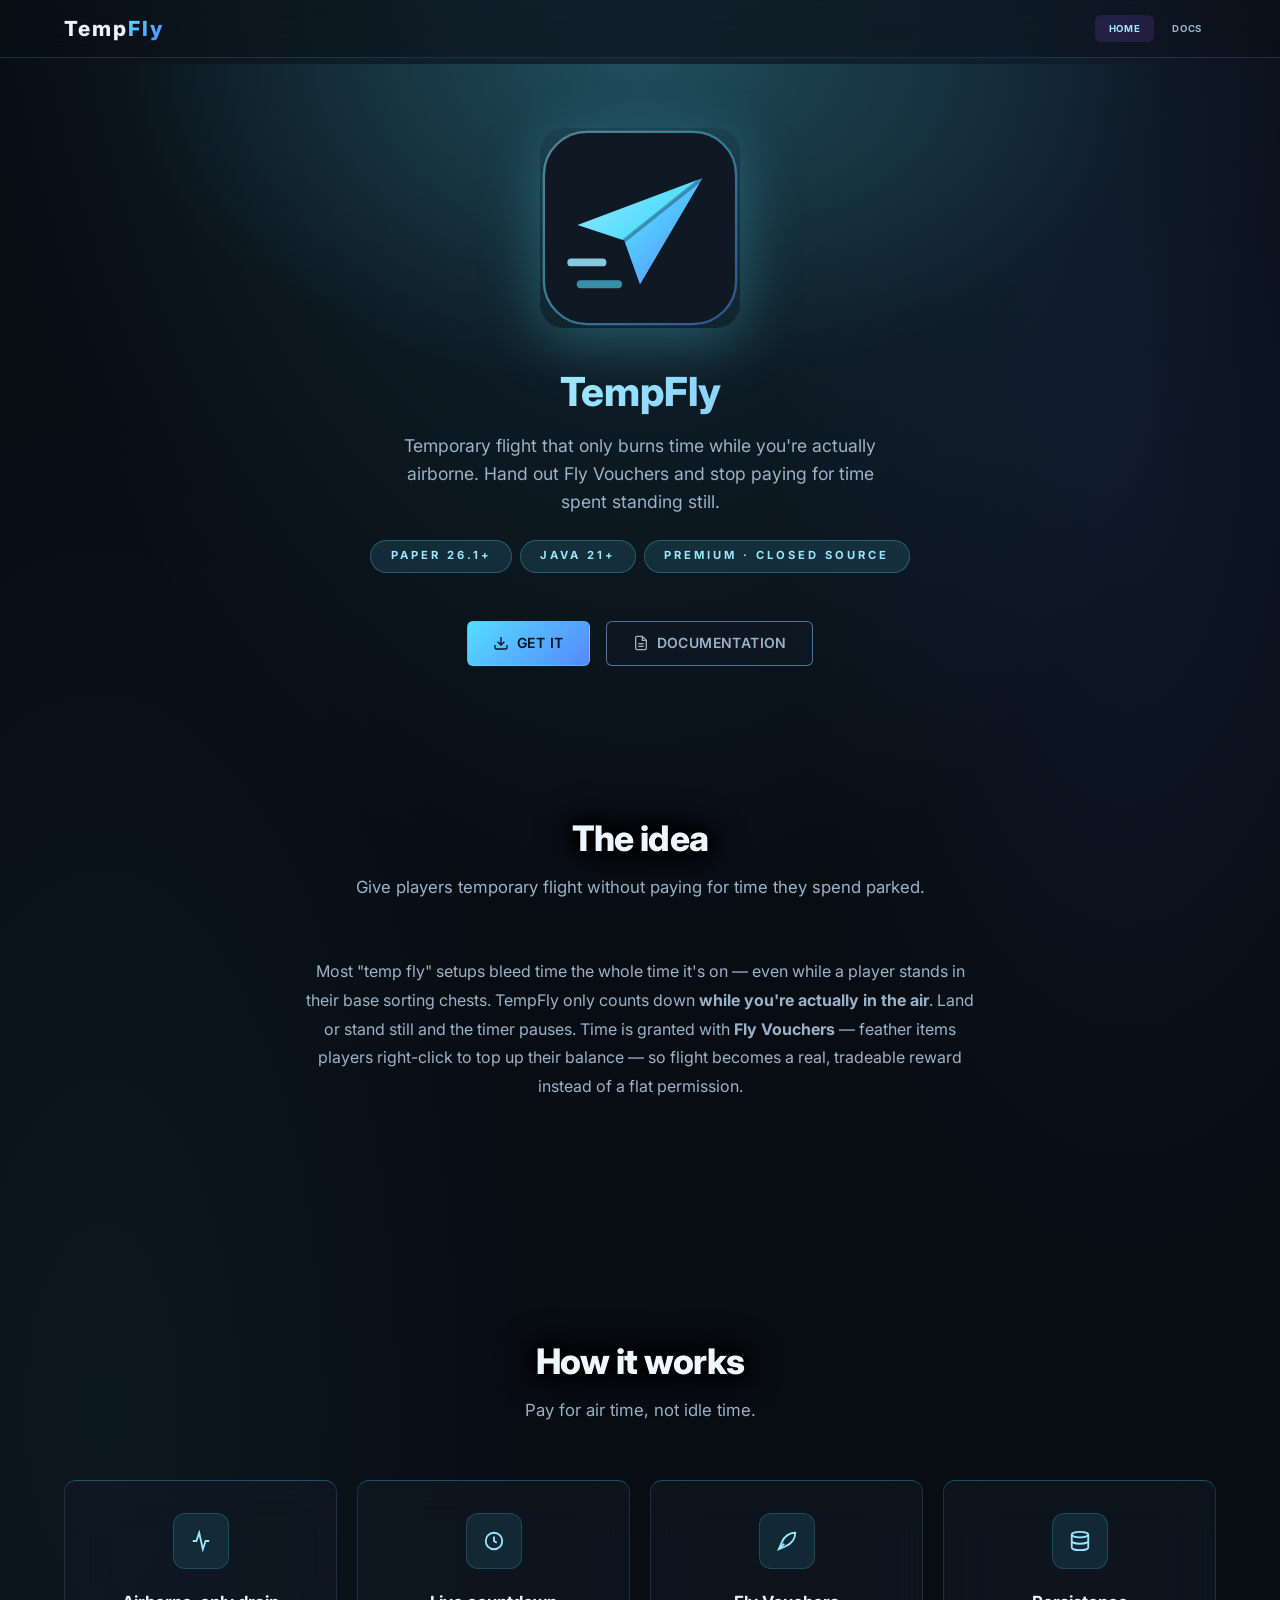
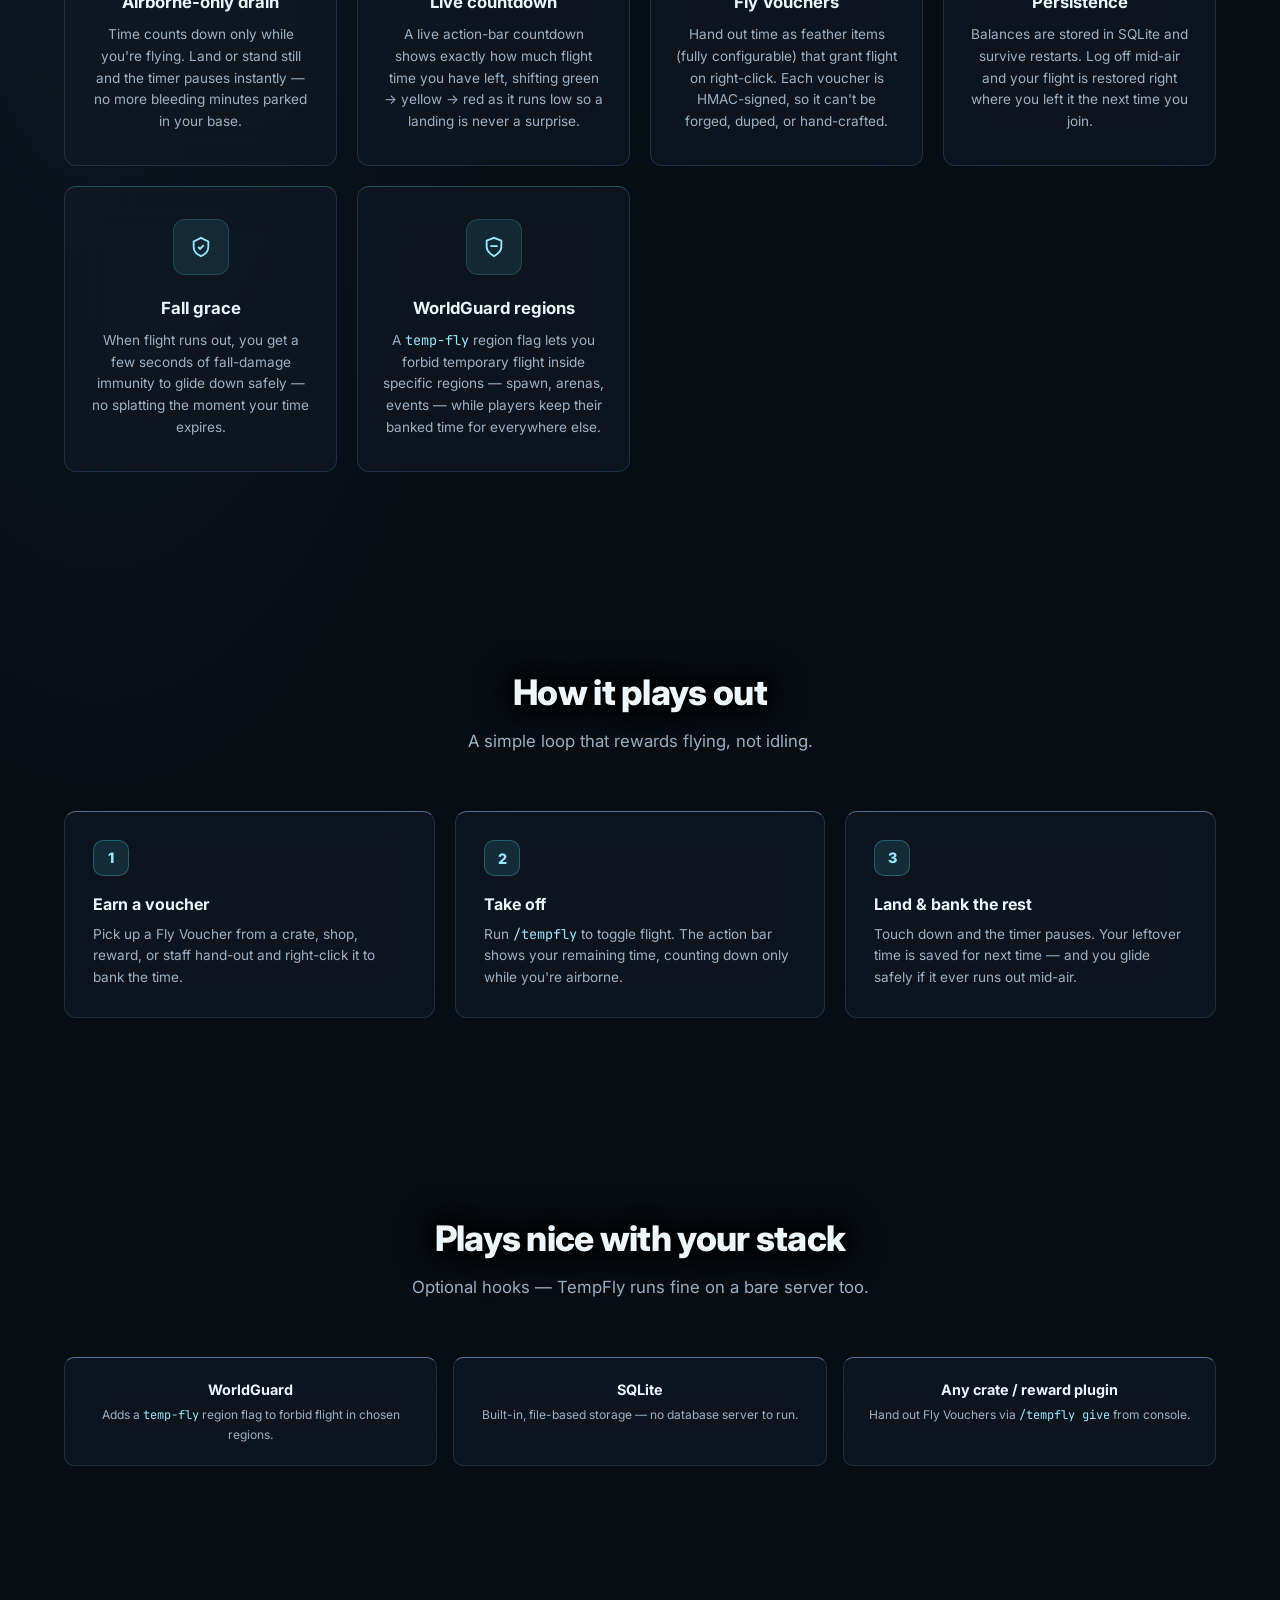
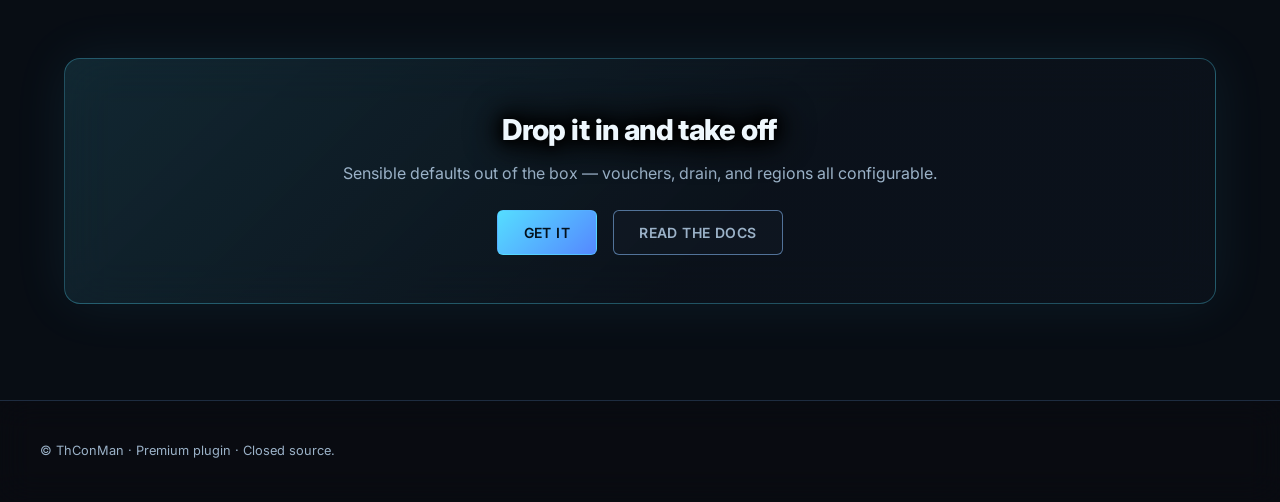
==== commit 50f468a0: "Reflect premium (paid) status — drop 'free' wording" ====
--- a/index.html
+++ b/index.html
@@ -36,7 +36,7 @@
     <div class="plugin-hero-meta">
         <span class="hero-badge">Paper 26.1+</span>
         <span class="hero-badge">Java 21+</span>
-        <span class="hero-badge">Free — closed source</span>
+        <span class="hero-badge">Premium · closed source</span>
     </div>
     <div class="hero-buttons">
         <a href="#" class="btn btn-primary">
@@ -145,7 +145,7 @@
 
 <footer class="footer">
     <div class="footer-inner">
-        <p>&copy; ThConMan &middot; Free to use &middot; Not open source.</p>
+        <p>&copy; ThConMan &middot; Premium plugin &middot; Closed source.</p>
     </div>
 </footer>
 
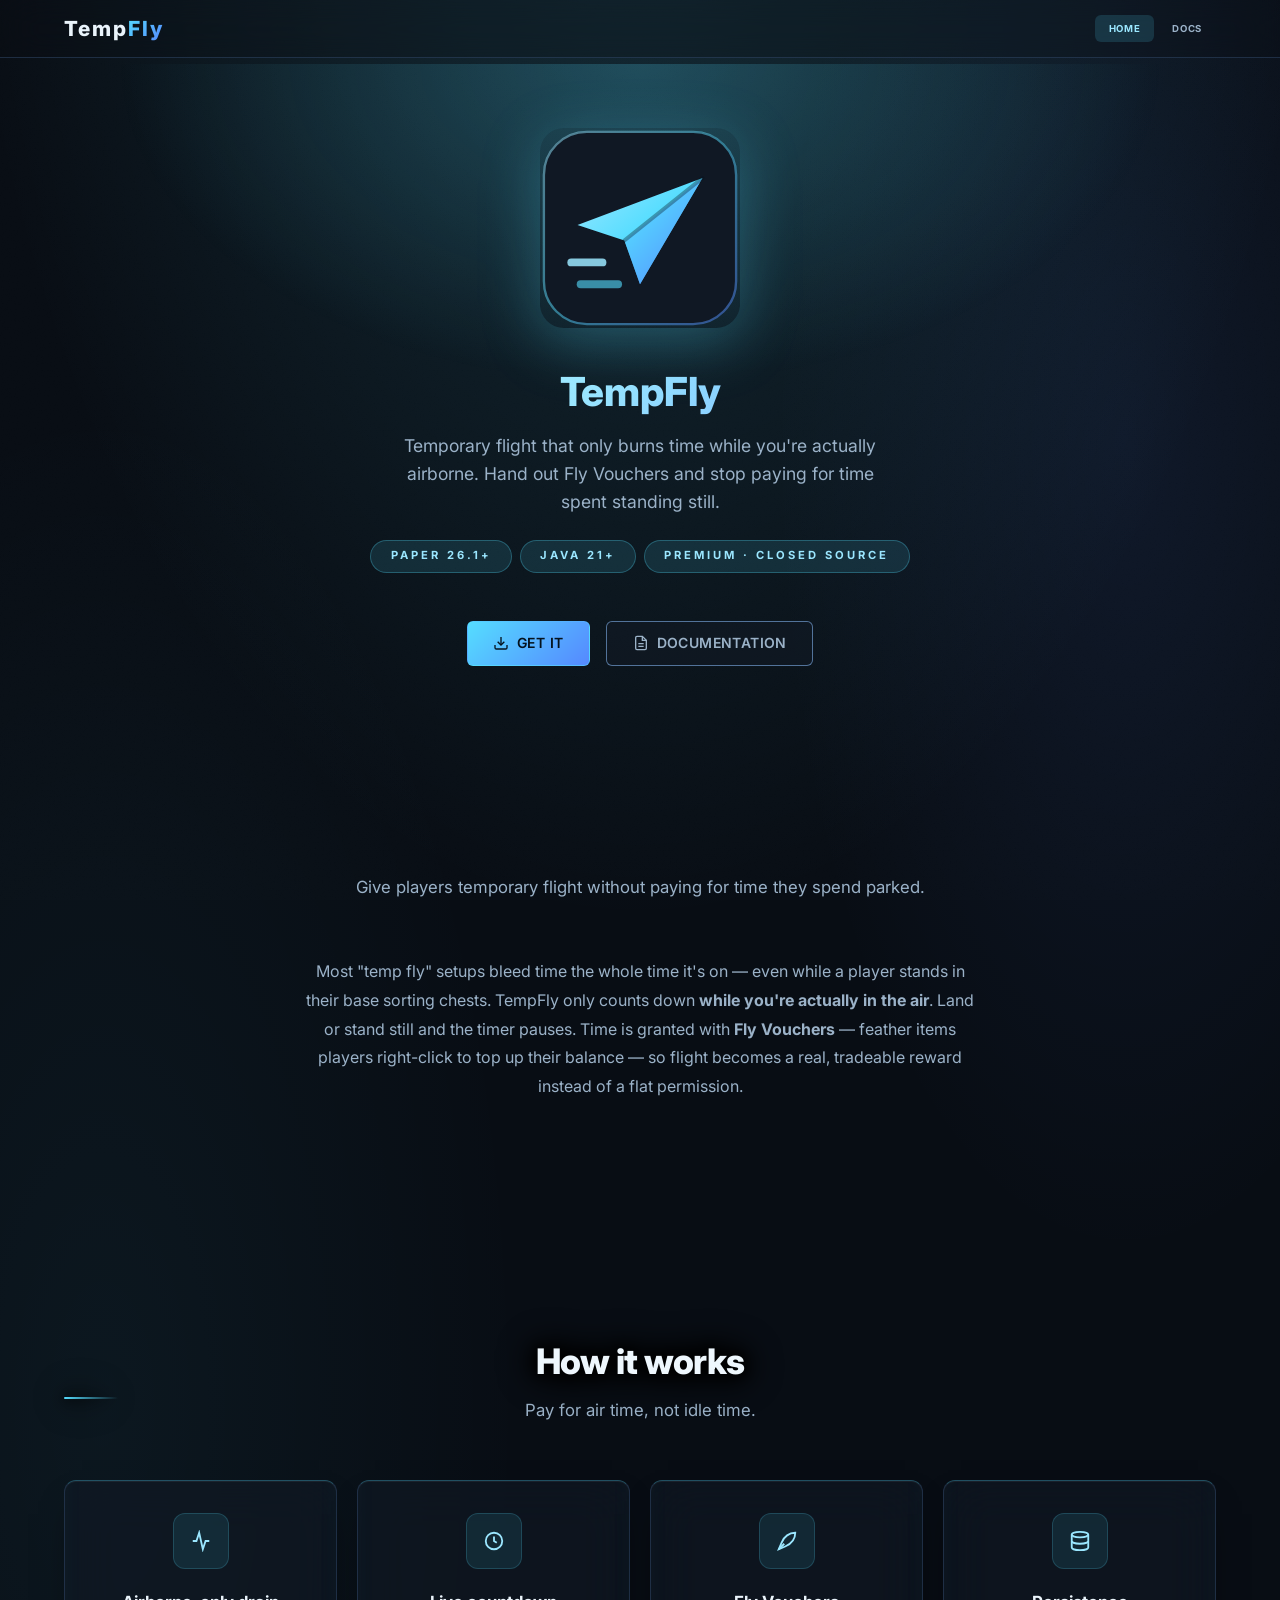
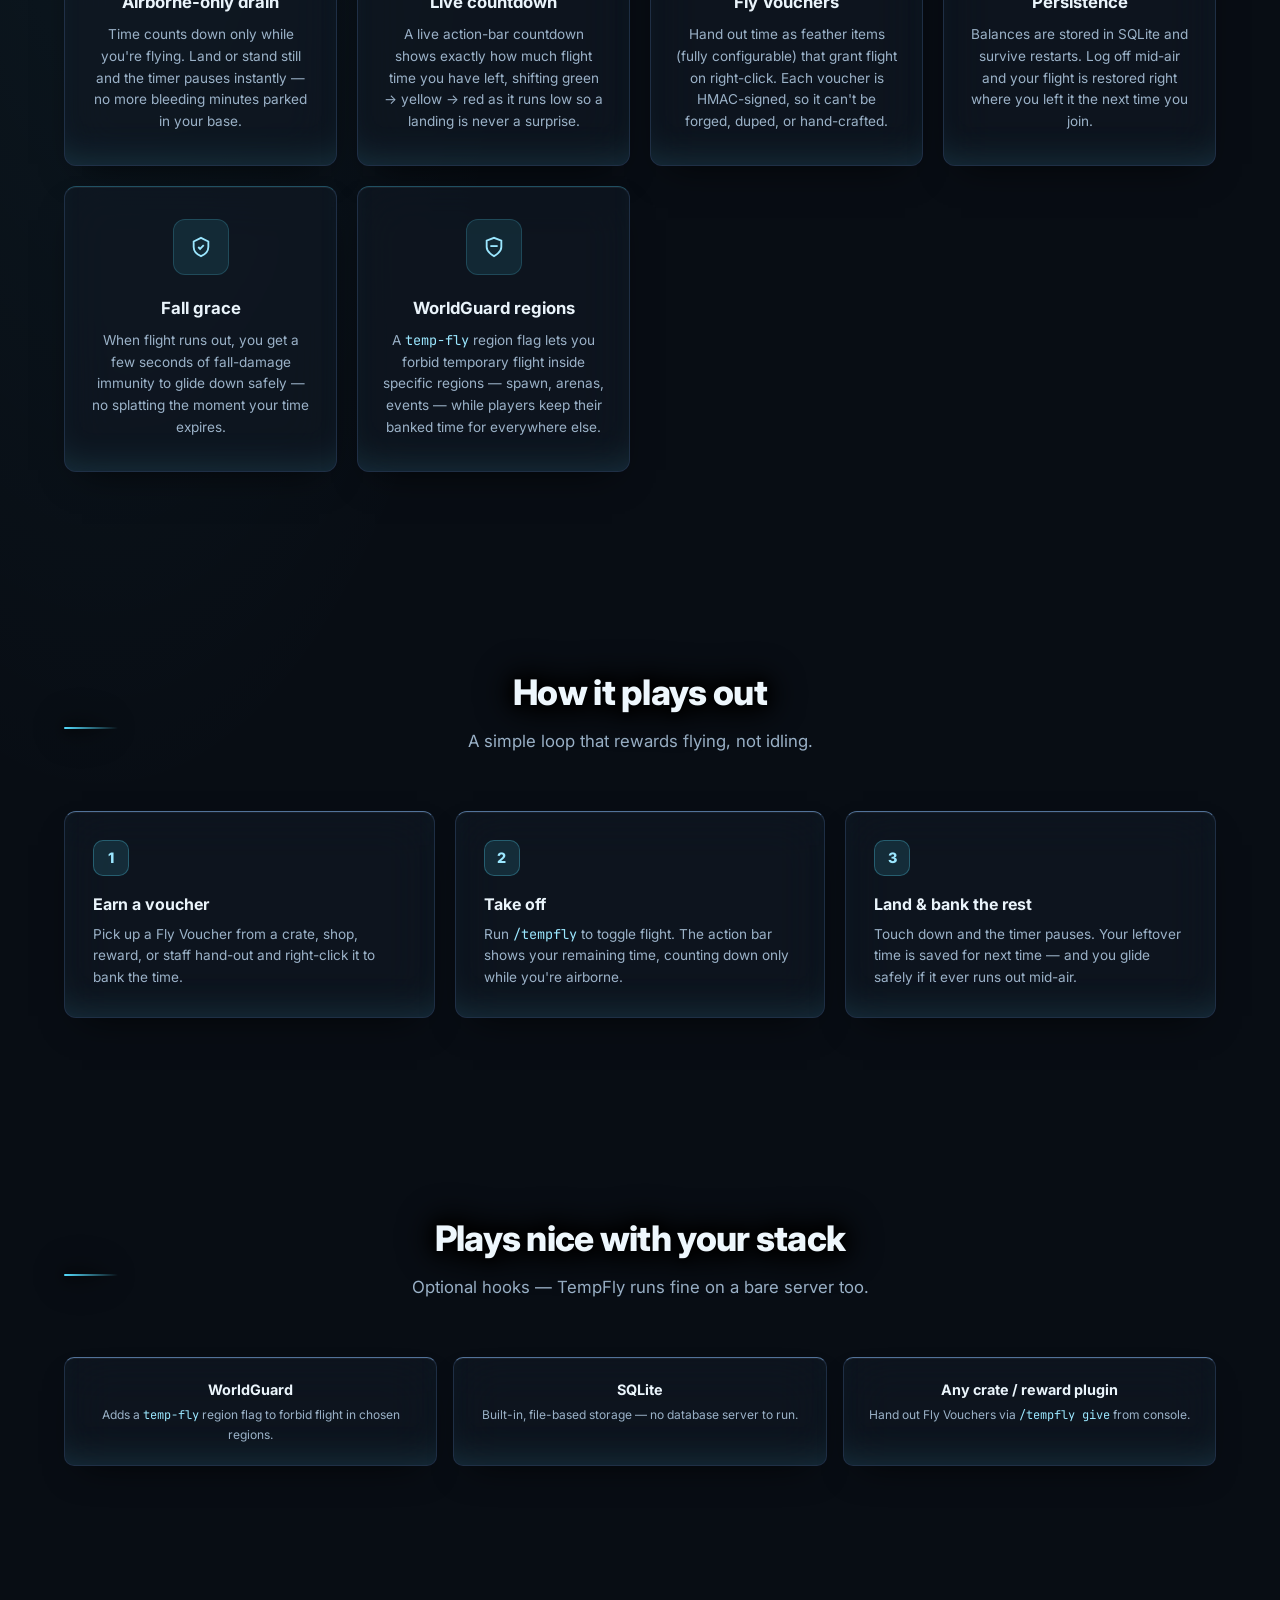
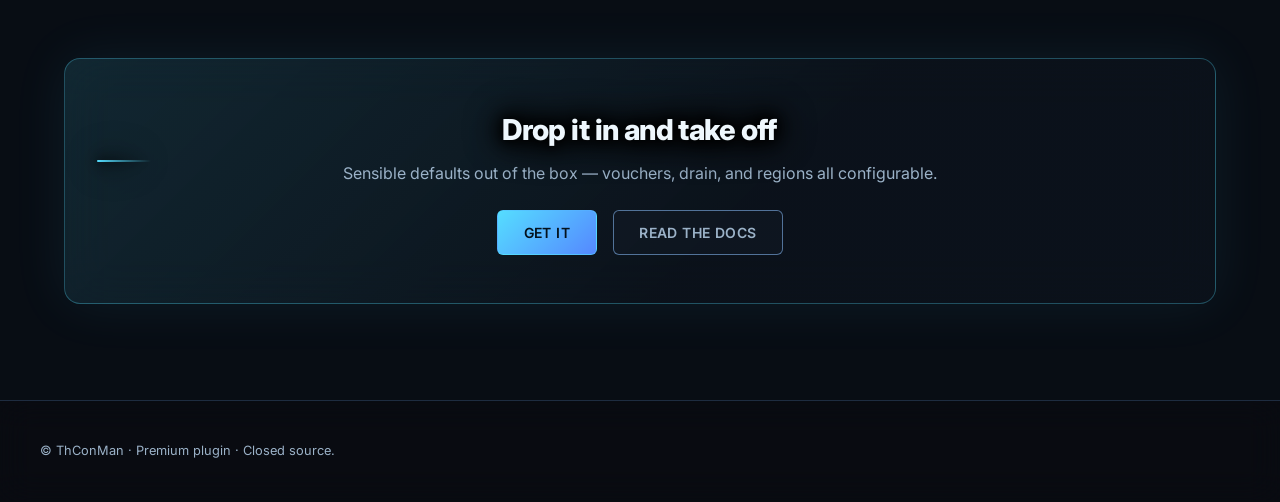
==== commit b55d1ee3: "auto-sync: 4 file(s) - 2026-08-02 11:14:45" ====
--- a/index.html
+++ b/index.html
@@ -154,5 +154,6 @@
     document.getElementById('nav-links').classList.toggle('open');
 }
 </script>
+<script src="js/motion.js" defer></script>
 </body>
 </html>
--- a/css/style.css
+++ b/css/style.css
@@ -28,7 +28,7 @@
     font-family: 'Inter', -apple-system, BlinkMacSystemFont, 'Segoe UI', sans-serif;
     background: var(--bg-primary);
     background-image:
-        radial-gradient(ellipse at 20% 50%, rgba(168, 85, 247, 0.12) 0%, transparent 50%),
+        radial-gradient(ellipse at 20% 50%, color-mix(in srgb, var(--accent) 12%, transparent) 0%, transparent 50%),
         radial-gradient(ellipse at 80% 20%, rgba(88, 101, 242, 0.1) 0%, transparent 50%),
         radial-gradient(ellipse at 50% 90%, rgba(236, 72, 153, 0.09) 0%, transparent 50%),
         radial-gradient(ellipse at 10% 10%, rgba(100, 216, 255, 0.04) 0%, transparent 40%);
@@ -150,14 +150,14 @@
 }
 
 .nav-links a:hover {
-    background: rgba(168, 85, 247, 0.1);
+    background: color-mix(in srgb, var(--accent) 10%, transparent);
     color: var(--text);
 }
 
 .nav-links a:hover svg { opacity: 1; }
 
 .nav-links a.active {
-    background: rgba(168, 85, 247, 0.15);
+    background: color-mix(in srgb, var(--accent) 15%, transparent);
     color: var(--accent-light);
 }
 
@@ -346,14 +346,14 @@
 }
 
 .btn-primary {
-    background: linear-gradient(170deg, #b366ff 0%, #7c22cc 100%);
+    background: linear-gradient(170deg, var(--accent-light) 0%, var(--accent) 100%);
     color: #fff;
-    border: 1px solid rgba(179, 102, 255, 0.35);
+    border: 1px solid color-mix(in srgb, var(--accent) 35%, transparent);
 }
 
 .btn-primary:hover {
     filter: brightness(1.12);
-    box-shadow: 0 0 18px rgba(168, 85, 247, 0.45);
+    box-shadow: 0 0 18px color-mix(in srgb, var(--accent) 45%, transparent);
     color: #fff;
 }
 
@@ -366,7 +366,7 @@
 .btn-outline:hover {
     border-color: var(--accent);
     color: var(--accent-light);
-    background: rgba(168, 85, 247, 0.08);
+    background: color-mix(in srgb, var(--accent) 8%, transparent);
 }
 
 /* ── Section ── */
@@ -411,7 +411,7 @@
     backdrop-filter: blur(24px);
     -webkit-backdrop-filter: blur(24px);
     border: 1px solid var(--border);
-    border-top: 1px solid rgba(168, 85, 247, 0.3);
+    border-top: 1px solid color-mix(in srgb, var(--accent) 30%, transparent);
     border-radius: 12px;
     padding: 2rem 1.5rem;
     text-align: center;
@@ -420,8 +420,8 @@
 
 .feature-card:hover {
     transform: translateY(-6px);
-    border-color: rgba(168, 85, 247, 0.35);
-    box-shadow: 0 12px 40px rgba(168, 85, 247, 0.18), 0 0 0 1px rgba(168, 85, 247, 0.1);
+    border-color: color-mix(in srgb, var(--accent) 35%, transparent);
+    box-shadow: 0 12px 40px color-mix(in srgb, var(--accent) 18%, transparent), 0 0 0 1px color-mix(in srgb, var(--accent) 10%, transparent);
     background: rgba(24, 20, 40, 0.85);
 }
 
@@ -497,8 +497,8 @@
 
 .rank-card:hover {
     transform: translateY(-8px);
-    border-color: rgba(168, 85, 247, 0.35);
-    box-shadow: 0 16px 50px var(--accent-glow), 0 0 0 1px rgba(168, 85, 247, 0.1);
+    border-color: color-mix(in srgb, var(--accent) 35%, transparent);
+    box-shadow: 0 16px 50px var(--accent-glow), 0 0 0 1px color-mix(in srgb, var(--accent) 10%, transparent);
     background: rgba(20, 18, 34, 0.9);
 }
 
@@ -525,10 +525,10 @@
 }
 
 .rank-card.featured {
-    border-color: rgba(168, 85, 247, 0.35);
-    box-shadow: 0 0 50px var(--accent-glow), 0 0 100px rgba(168, 85, 247, 0.08);
+    border-color: color-mix(in srgb, var(--accent) 35%, transparent);
+    box-shadow: 0 0 50px var(--accent-glow), 0 0 100px color-mix(in srgb, var(--accent) 8%, transparent);
     position: relative;
-    background: linear-gradient(180deg, rgba(168, 85, 247, 0.1) 0%, var(--bg-card) 40%);
+    background: linear-gradient(180deg, color-mix(in srgb, var(--accent) 10%, transparent) 0%, var(--bg-card) 40%);
 }
 
 .rank-card.featured::before {
@@ -836,7 +836,7 @@
     backdrop-filter: blur(24px);
     -webkit-backdrop-filter: blur(24px);
     border: 1px solid var(--border);
-    border-top: 2px solid rgba(168, 85, 247, 0.3);
+    border-top: 2px solid color-mix(in srgb, var(--accent) 30%, transparent);
     border-radius: 16px;
     padding: 2rem;
     transition: transform 0.25s, border-color 0.3s, box-shadow 0.3s;
@@ -844,8 +844,8 @@
 
 .plugin-card:hover {
     transform: translateY(-6px);
-    border-color: rgba(168, 85, 247, 0.4);
-    box-shadow: 0 12px 40px rgba(168, 85, 247, 0.15), 0 0 0 1px rgba(168, 85, 247, 0.08);
+    border-color: color-mix(in srgb, var(--accent) 40%, transparent);
+    box-shadow: 0 12px 40px color-mix(in srgb, var(--accent) 15%, transparent), 0 0 0 1px color-mix(in srgb, var(--accent) 8%, transparent);
 }
 
 .plugin-header {
@@ -1740,7 +1740,7 @@
 
 .crate-card:hover {
     transform: translateY(-8px);
-    border-color: rgba(168, 85, 247, 0.35);
+    border-color: color-mix(in srgb, var(--accent) 35%, transparent);
     box-shadow: 0 16px 50px var(--accent-glow);
 }
 
@@ -1844,3 +1844,194 @@
     pointer-events: none;
     z-index: -1;
 }
+
+
+/* ═══════════════════════════════════════════════════════════════════════════
+   MOTION & DEPTH LAYER
+   ---------------------------------------------------------------------------
+   Shared by every plugin docs site. Nothing here names a colour: it all
+   derives from --accent, --border and --bg-card, so each plugin's accent file
+   drives the whole effect and one copy of this file serves all of them.
+
+   Driven by js/motion.js, which tags elements at runtime -- no markup edits.
+   Everything degrades to a static page under prefers-reduced-motion.
+   ═══════════════════════════════════════════════════════════════════════════ */
+
+/* ── Fine grain. Stops the large dark fields from banding and gives the
+      shading something to sit on. ── */
+body::after {
+    content: "";
+    position: fixed;
+    inset: 0;
+    z-index: 0;
+    pointer-events: none;
+    opacity: 0.5;
+    background-image: url("data:image/svg+xml,<svg xmlns='http://www.w3.org/2000/svg' width='140' height='140'><filter id='n'><feTurbulence type='fractalNoise' baseFrequency='.85' numOctaves='3'/><feColorMatrix type='saturate' values='0'/></filter><rect width='140' height='140' filter='url(%23n)' opacity='.03'/></svg>");
+}
+
+/* ── Scroll progress ── */
+.scroll-progress {
+    position: fixed;
+    top: 0;
+    left: 0;
+    z-index: 200;
+    width: 100%;
+    height: 2px;
+    transform: scaleX(var(--p, 0));
+    transform-origin: 0 50%;
+    background: linear-gradient(90deg,
+        color-mix(in srgb, var(--accent) 55%, transparent),
+        var(--accent) 60%,
+        var(--accent-light));
+    box-shadow: 0 0 12px var(--accent-glow);
+    pointer-events: none;
+}
+
+/* ── Nav lifts off the page once you leave the hero ── */
+.nav {
+    transition: background 0.3s ease, border-color 0.3s ease, box-shadow 0.3s ease;
+}
+.nav.is-stuck {
+    background: color-mix(in srgb, var(--bg-primary) 82%, transparent);
+    backdrop-filter: blur(20px) saturate(1.3);
+    -webkit-backdrop-filter: blur(20px) saturate(1.3);
+    box-shadow: 0 8px 30px -12px rgba(0, 0, 0, 0.7);
+}
+
+/* ── Reveal on scroll. Reuses the framework's existing .fade-in contract. ── */
+.fade-in[data-d="1"] { transition-delay: 0.07s; }
+.fade-in[data-d="2"] { transition-delay: 0.14s; }
+.fade-in[data-d="3"] { transition-delay: 0.21s; }
+.fade-in[data-d="4"] { transition-delay: 0.28s; }
+.fade-in[data-d="5"] { transition-delay: 0.35s; }
+
+/* ── Depth. Layered rather than flat: a hairline lit top edge, an accent-tinted
+      drop shadow instead of pure black, and a soft inner floor. ── */
+.feature-card,
+.step-card,
+.compat-item,
+.plugin-card,
+.cta-card,
+.docs-callout,
+.docs-grid-item {
+    position: relative;
+    box-shadow:
+        0 16px 36px -18px rgba(0, 0, 0, 0.75),
+        inset 0 1px 0 rgba(255, 255, 255, 0.055),
+        inset 0 -24px 44px -30px var(--accent-glow);
+    transition: transform 0.28s cubic-bezier(.22,.61,.36,1),
+                border-color 0.28s ease,
+                box-shadow 0.28s ease;
+}
+
+.feature-card:hover,
+.step-card:hover,
+.compat-item:hover,
+.docs-grid-item:hover {
+    transform: translateY(-5px);
+    border-color: color-mix(in srgb, var(--accent) 40%, transparent);
+    box-shadow:
+        0 30px 60px -26px var(--accent-glow-strong),
+        0 10px 24px -14px rgba(0, 0, 0, 0.7),
+        inset 0 1px 0 rgba(255, 255, 255, 0.08);
+}
+
+/* Step numbers read as struck medallions rather than flat text. */
+.step-number {
+    transition: transform 0.3s cubic-bezier(.34,1.3,.64,1), box-shadow 0.3s ease;
+}
+.step-card:hover .step-number {
+    transform: scale(1.08);
+    box-shadow: 0 0 26px var(--accent-glow-strong);
+}
+
+/* Feature glyphs lift with their card. */
+.feature-icon-wrap {
+    transition: transform 0.3s cubic-bezier(.34,1.3,.64,1);
+}
+.feature-card:hover .feature-icon-wrap {
+    transform: translateY(-3px) scale(1.06);
+}
+
+/* ── Specular sweep across buttons ── */
+.btn {
+    position: relative;
+    overflow: hidden;
+}
+.btn::after {
+    content: "";
+    position: absolute;
+    top: 0;
+    bottom: 0;
+    left: -80%;
+    width: 55%;
+    transform: skewX(-22deg);
+    background: linear-gradient(90deg, transparent, rgba(255, 255, 255, 0.28), transparent);
+    transition: left 0.55s cubic-bezier(.22,.61,.36,1);
+    pointer-events: none;
+}
+.btn:hover::after { left: 130%; }
+
+/* ── Section headings get a hairline rule that draws itself in ── */
+.section-title {
+    position: relative;
+}
+.section-title::after {
+    content: "";
+    position: absolute;
+    left: 0;
+    bottom: -0.6rem;
+    width: 54px;
+    height: 2px;
+    border-radius: 2px;
+    background: linear-gradient(90deg, var(--accent), transparent);
+    transform: scaleX(0);
+    transform-origin: 0 50%;
+    transition: transform 0.7s cubic-bezier(.22,.61,.36,1) 0.15s;
+}
+.section-title.visible::after { transform: scaleX(1); }
+.section-title[style*="center"]::after,
+.section[style*="center"] .section-title::after { left: 50%; transform-origin: 50% 50%; translate: -50% 0; }
+
+/* ── Docs sidebar: mark the section you are actually reading ── */
+.docs-toc a {
+    position: relative;
+    transition: color 0.2s ease, padding-left 0.25s ease;
+}
+.docs-toc a.is-current {
+    color: var(--accent-light);
+    padding-left: 0.55rem;
+}
+.docs-toc a.is-current::before {
+    content: "";
+    position: absolute;
+    left: 0;
+    top: 50%;
+    width: 3px;
+    height: 1.05em;
+    border-radius: 2px;
+    transform: translateY(-50%);
+    background: var(--accent);
+    box-shadow: 0 0 10px var(--accent-glow-strong);
+}
+
+/* Table rows respond to the pointer so long reference tables stay trackable. */
+.docs-table tbody tr {
+    transition: background 0.18s ease;
+}
+.docs-table tbody tr:hover {
+    background: color-mix(in srgb, var(--accent) 7%, transparent);
+}
+
+/* ── Reduced motion: everything above collapses to a static page ── */
+@media (prefers-reduced-motion: reduce) {
+    html { scroll-behavior: auto; }
+    *, *::before, *::after {
+        animation-duration: 0.001ms !important;
+        animation-iteration-count: 1 !important;
+        transition-duration: 0.001ms !important;
+    }
+    .fade-in { opacity: 1 !important; transform: none !important; }
+    .section-title::after { transform: scaleX(1); }
+    .scroll-progress { display: none; }
+}
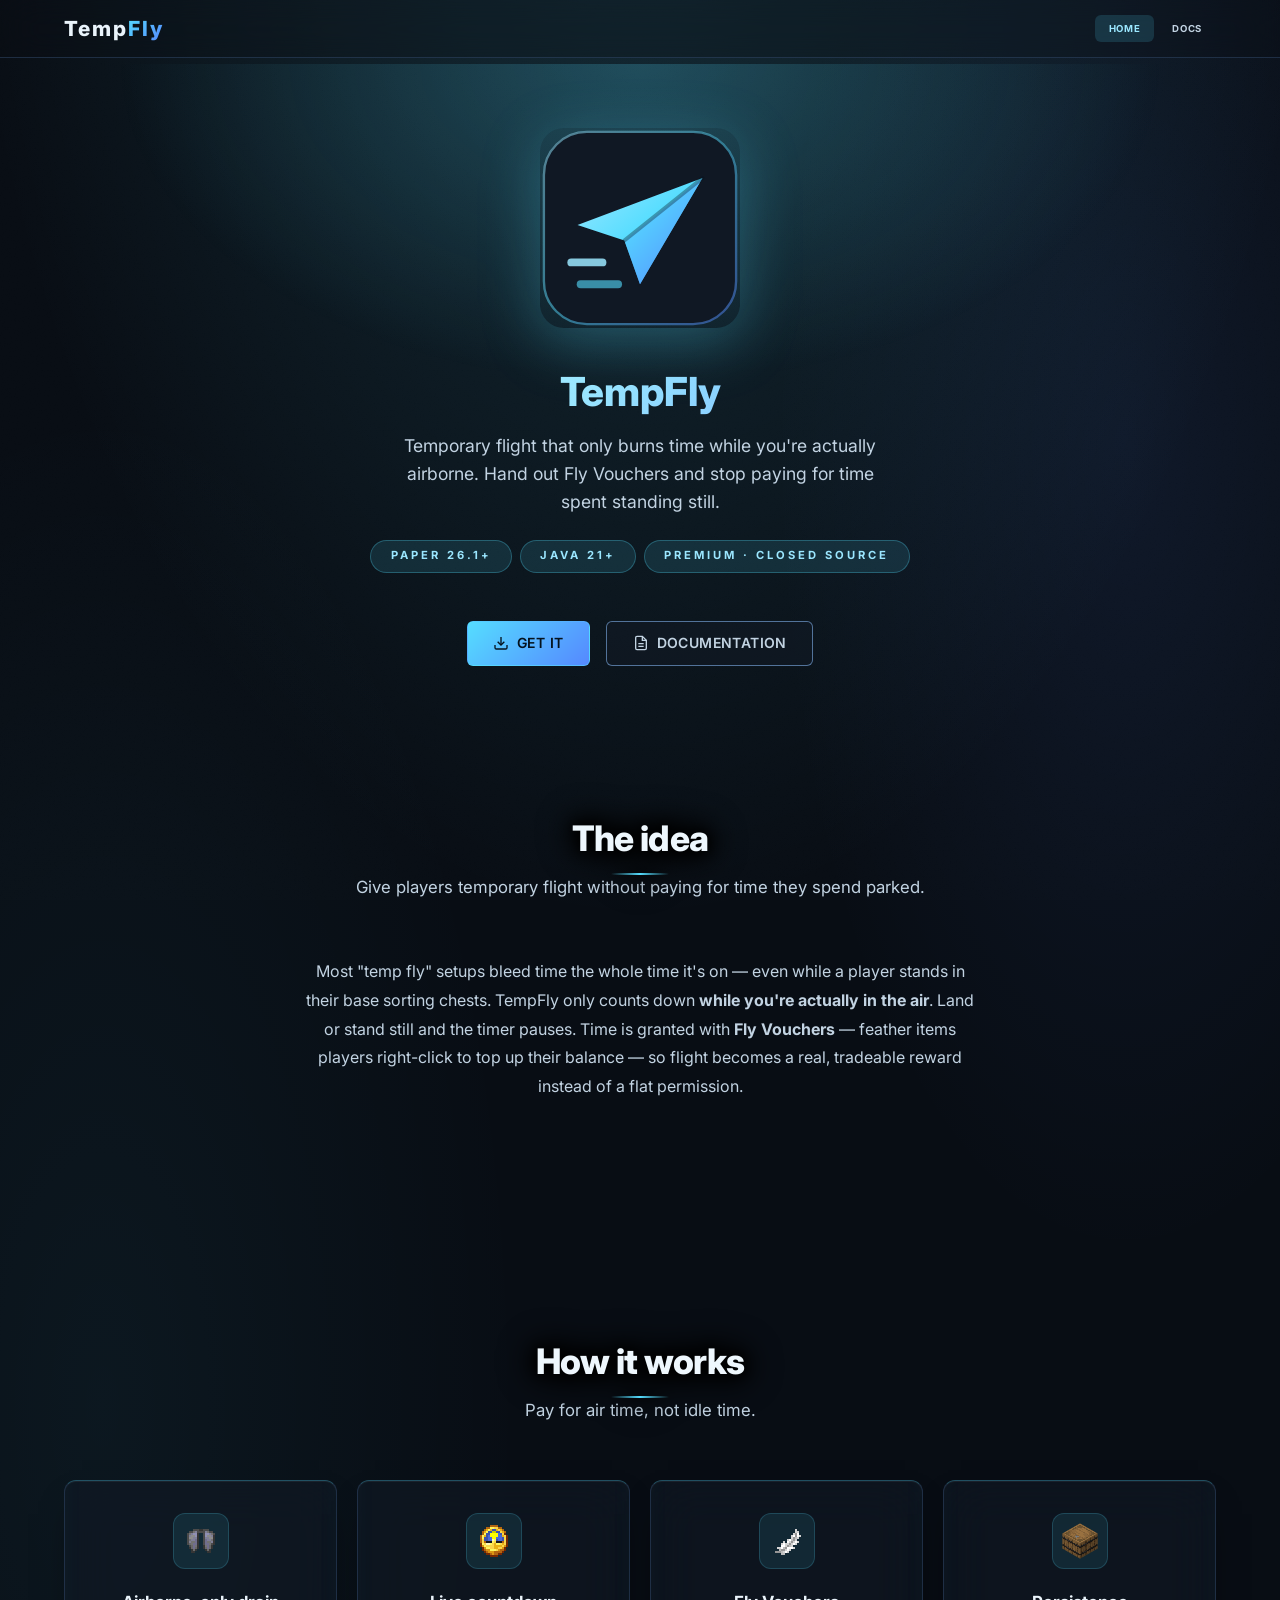
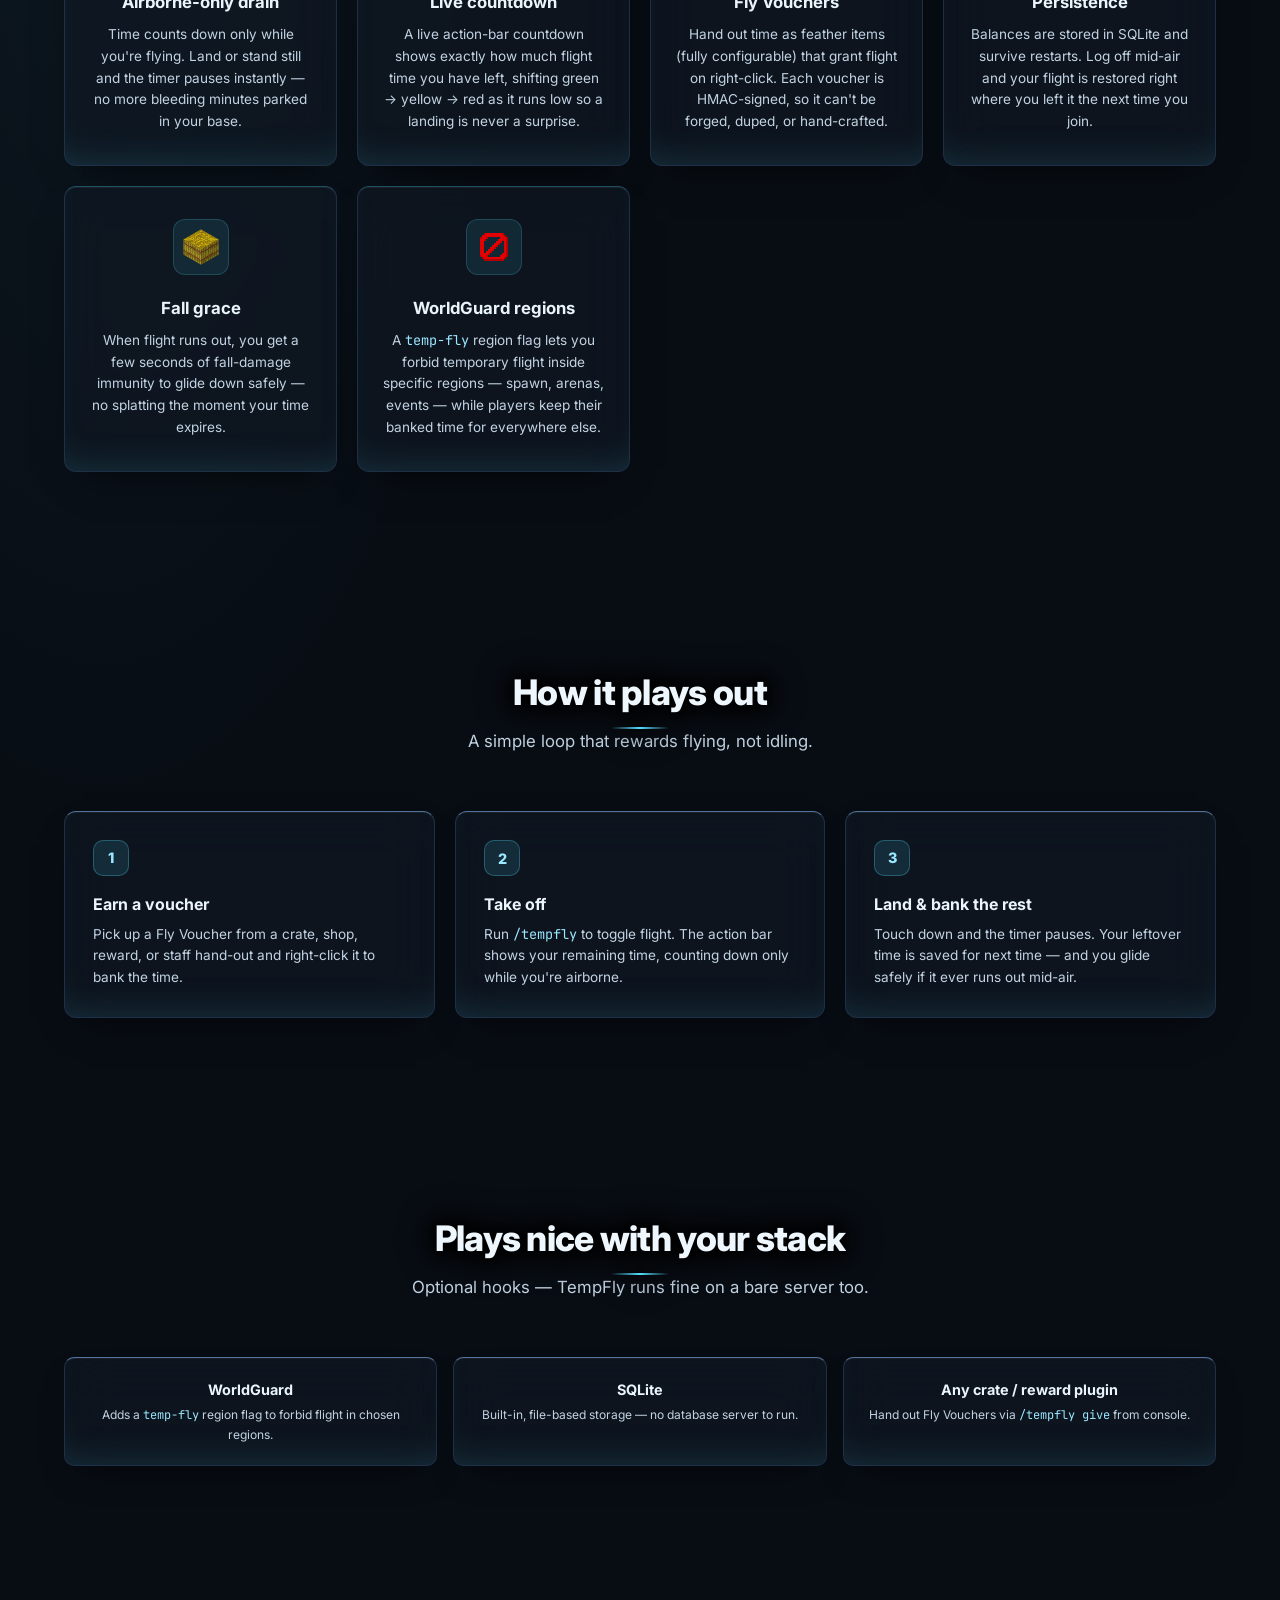
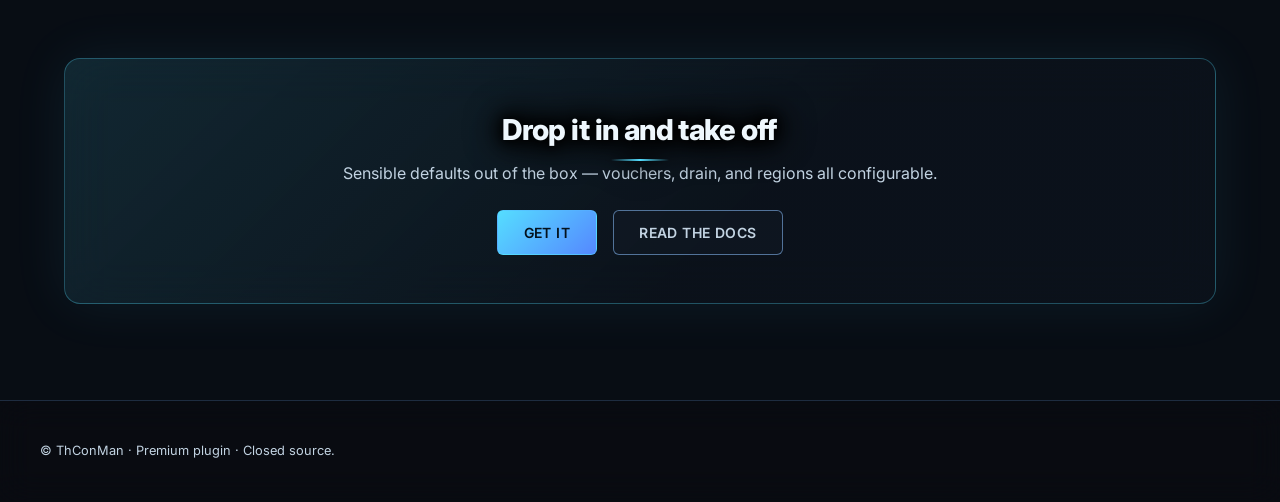
==== commit 4464cdd3: "auto-sync: 5 file(s) - 2026-08-12 19:37:37" ====
--- a/index.html
+++ b/index.html
@@ -65,32 +65,32 @@
     <p class="section-subtitle">Pay for air time, not idle time.</p>
     <div class="features-grid">
         <div class="feature-card">
-            <div class="feature-icon-wrap"><svg width="22" height="22" viewBox="0 0 24 24" fill="none" stroke="currentColor" stroke-width="2"><path d="M3 12h4l3-9 4 18 3-9h4"/></svg></div>
+            <div class="feature-icon-wrap"><i class="mc mc-elytra" aria-hidden="true"></i></div>
             <h3>Airborne-only drain</h3>
             <p>Time counts down only while you're flying. Land or stand still and the timer pauses instantly — no more bleeding minutes parked in your base.</p>
         </div>
         <div class="feature-card">
-            <div class="feature-icon-wrap"><svg width="22" height="22" viewBox="0 0 24 24" fill="none" stroke="currentColor" stroke-width="2"><circle cx="12" cy="12" r="9"/><path d="M12 7v5l3 2"/></svg></div>
+            <div class="feature-icon-wrap"><i class="mc mc-clock" aria-hidden="true"></i></div>
             <h3>Live countdown</h3>
             <p>A live action-bar countdown shows exactly how much flight time you have left, shifting green &rarr; yellow &rarr; red as it runs low so a landing is never a surprise.</p>
         </div>
         <div class="feature-card">
-            <div class="feature-icon-wrap"><svg width="22" height="22" viewBox="0 0 24 24" fill="none" stroke="currentColor" stroke-width="2"><path d="M21 3c-7 0-12 4-15 11l-3 7 7-3C17 15 21 10 21 3z"/><path d="M3 21l6-6"/></svg></div>
+            <div class="feature-icon-wrap"><i class="mc mc-feather" aria-hidden="true"></i></div>
             <h3>Fly Vouchers</h3>
             <p>Hand out time as feather items (fully configurable) that grant flight on right-click. Each voucher is HMAC-signed, so it can't be forged, duped, or hand-crafted.</p>
         </div>
         <div class="feature-card">
-            <div class="feature-icon-wrap"><svg width="22" height="22" viewBox="0 0 24 24" fill="none" stroke="currentColor" stroke-width="2"><ellipse cx="12" cy="5" rx="9" ry="3"/><path d="M3 5v14c0 1.66 4 3 9 3s9-1.34 9-3V5"/><path d="M3 12c0 1.66 4 3 9 3s9-1.34 9-3"/></svg></div>
+            <div class="feature-icon-wrap"><i class="mc mc-barrel block" aria-hidden="true"></i></div>
             <h3>Persistence</h3>
             <p>Balances are stored in SQLite and survive restarts. Log off mid-air and your flight is restored right where you left it the next time you join.</p>
         </div>
         <div class="feature-card">
-            <div class="feature-icon-wrap"><svg width="22" height="22" viewBox="0 0 24 24" fill="none" stroke="currentColor" stroke-width="2"><path d="M12 2l8 4v6c0 5-3.5 8-8 10-4.5-2-8-5-8-10V6z"/><path d="M9 12l2 2 4-4"/></svg></div>
+            <div class="feature-icon-wrap"><i class="mc mc-hay_block block" aria-hidden="true"></i></div>
             <h3>Fall grace</h3>
             <p>When flight runs out, you get a few seconds of fall-damage immunity to glide down safely — no splatting the moment your time expires.</p>
         </div>
         <div class="feature-card">
-            <div class="feature-icon-wrap"><svg width="22" height="22" viewBox="0 0 24 24" fill="none" stroke="currentColor" stroke-width="2"><path d="M12 22s8-4 8-10V5l-8-3-8 3v7c0 6 8 10 8 10z"/><line x1="8" y1="11" x2="16" y2="11"/></svg></div>
+            <div class="feature-icon-wrap"><i class="mc mc-barrier" aria-hidden="true"></i></div>
             <h3>WorldGuard regions</h3>
             <p>A <span class="mono">temp-fly</span> region flag lets you forbid temporary flight inside specific regions — spawn, arenas, events — while players keep their banked time for everywhere else.</p>
         </div>
--- a/css/style.css
+++ b/css/style.css
@@ -1976,22 +1976,24 @@
 .section-title {
     position: relative;
 }
+/* The framework centres .section-title, so the rule is centred too and grows
+   out from the middle. `translate` is the independent property, which composes
+   with the `transform` the animation drives rather than fighting it. */
 .section-title::after {
     content: "";
     position: absolute;
-    left: 0;
-    bottom: -0.6rem;
-    width: 54px;
+    left: 50%;
+    translate: -50% 0;
+    bottom: -0.55rem;
+    width: 58px;
     height: 2px;
     border-radius: 2px;
-    background: linear-gradient(90deg, var(--accent), transparent);
+    background: linear-gradient(90deg, transparent, var(--accent), transparent);
     transform: scaleX(0);
-    transform-origin: 0 50%;
+    transform-origin: 50% 50%;
     transition: transform 0.7s cubic-bezier(.22,.61,.36,1) 0.15s;
 }
 .section-title.visible::after { transform: scaleX(1); }
-.section-title[style*="center"]::after,
-.section[style*="center"] .section-title::after { left: 50%; transform-origin: 50% 50%; translate: -50% 0; }
 
 /* ── Docs sidebar: mark the section you are actually reading ── */
 .docs-toc a {
@@ -2023,6 +2025,19 @@
     background: color-mix(in srgb, var(--accent) 7%, transparent);
 }
 
+/* Hard reveal, used by the motion script's failsafe and by print. Content on a
+   docs site must never stay hidden because an animation did not run. */
+.fade-in.fade-in-now {
+    opacity: 1 !important;
+    transform: none !important;
+    transition: none !important;
+}
+
+@media print {
+    .fade-in { opacity: 1 !important; transform: none !important; }
+    .scroll-progress { display: none !important; }
+}
+
 /* ── Reduced motion: everything above collapses to a static page ── */
 @media (prefers-reduced-motion: reduce) {
     html { scroll-behavior: auto; }
@@ -2035,3 +2050,21 @@
     .section-title::after { transform: scaleX(1); }
     .scroll-progress { display: none; }
 }
+
+/* --- real Minecraft item art -----------------------------------------------
+   The feature glyphs are the game's own textures, extracted from the client
+   jar and embedded in SVG: flat items are the raw 16x16, solid blocks are
+   projected onto an isometric cube with vanilla face shading baked in. Drawn
+   pixelated on purpose - smoothing a 16x16 texture is what makes a Minecraft
+   site look cheap. */
+.mc {
+    display: inline-block;
+    background-repeat: no-repeat;
+    background-position: center;
+    background-size: contain;
+    image-rendering: pixelated;
+}
+/* A flat item leaves a margin in its tile; a block fills more of it, exactly
+   as it does in a real inventory slot. */
+.feature-icon-wrap .mc { width: 32px; height: 32px; }
+.feature-icon-wrap .mc.block { width: 40px; height: 40px; }
--- a/css/tempfly.css
+++ b/css/tempfly.css
@@ -9,7 +9,9 @@
     --border-light: rgba(96, 132, 176, 0.85);
     --glass: rgba(255, 255, 255, 0.03);
     --text: #eaf4fb;
-    --text-muted: #9bb2c8;
+    --text-muted: #c2d3e2;
+    /* Raised well past the AA floor: light-on-dark body copy near the
+       minimum reads as washed-out grey rather than merely legible. */
     --accent: #55DDFF;
     --accent-light: #9BE7FF;
     --accent-glow: rgba(85, 221, 255, 0.22);
@@ -136,3 +138,11 @@
     font-weight: 800;
 }
 .section-subtitle { text-shadow: none; }
+
+/* Real Minecraft item art for the feature cards. */
+.mc-feather   { background-image: url("../icons/feather.svg"); }
+.mc-clock     { background-image: url("../icons/clock.svg"); }
+.mc-elytra    { background-image: url("../icons/elytra.svg"); }
+.mc-barrel    { background-image: url("../icons/barrel.svg"); }
+.mc-hay_block { background-image: url("../icons/hay_block.svg"); }
+.mc-barrier   { background-image: url("../icons/barrier.svg"); }
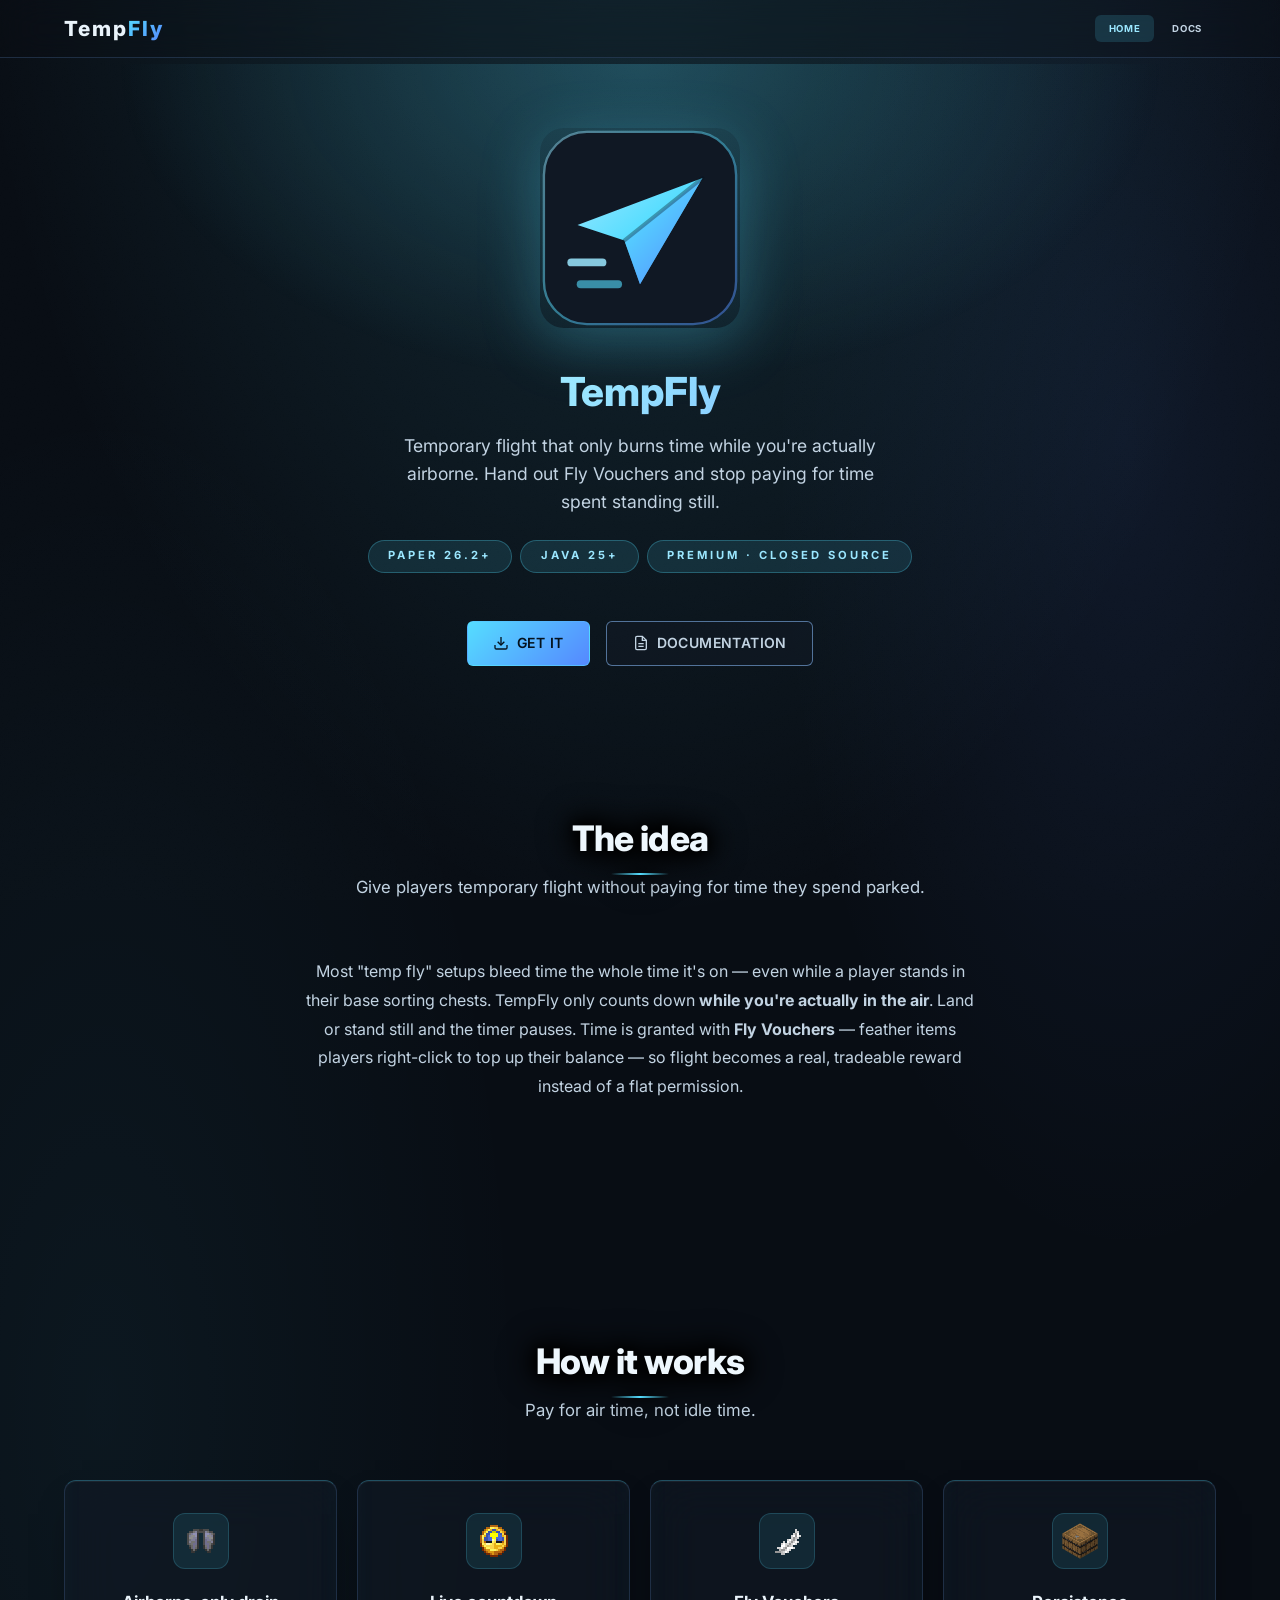
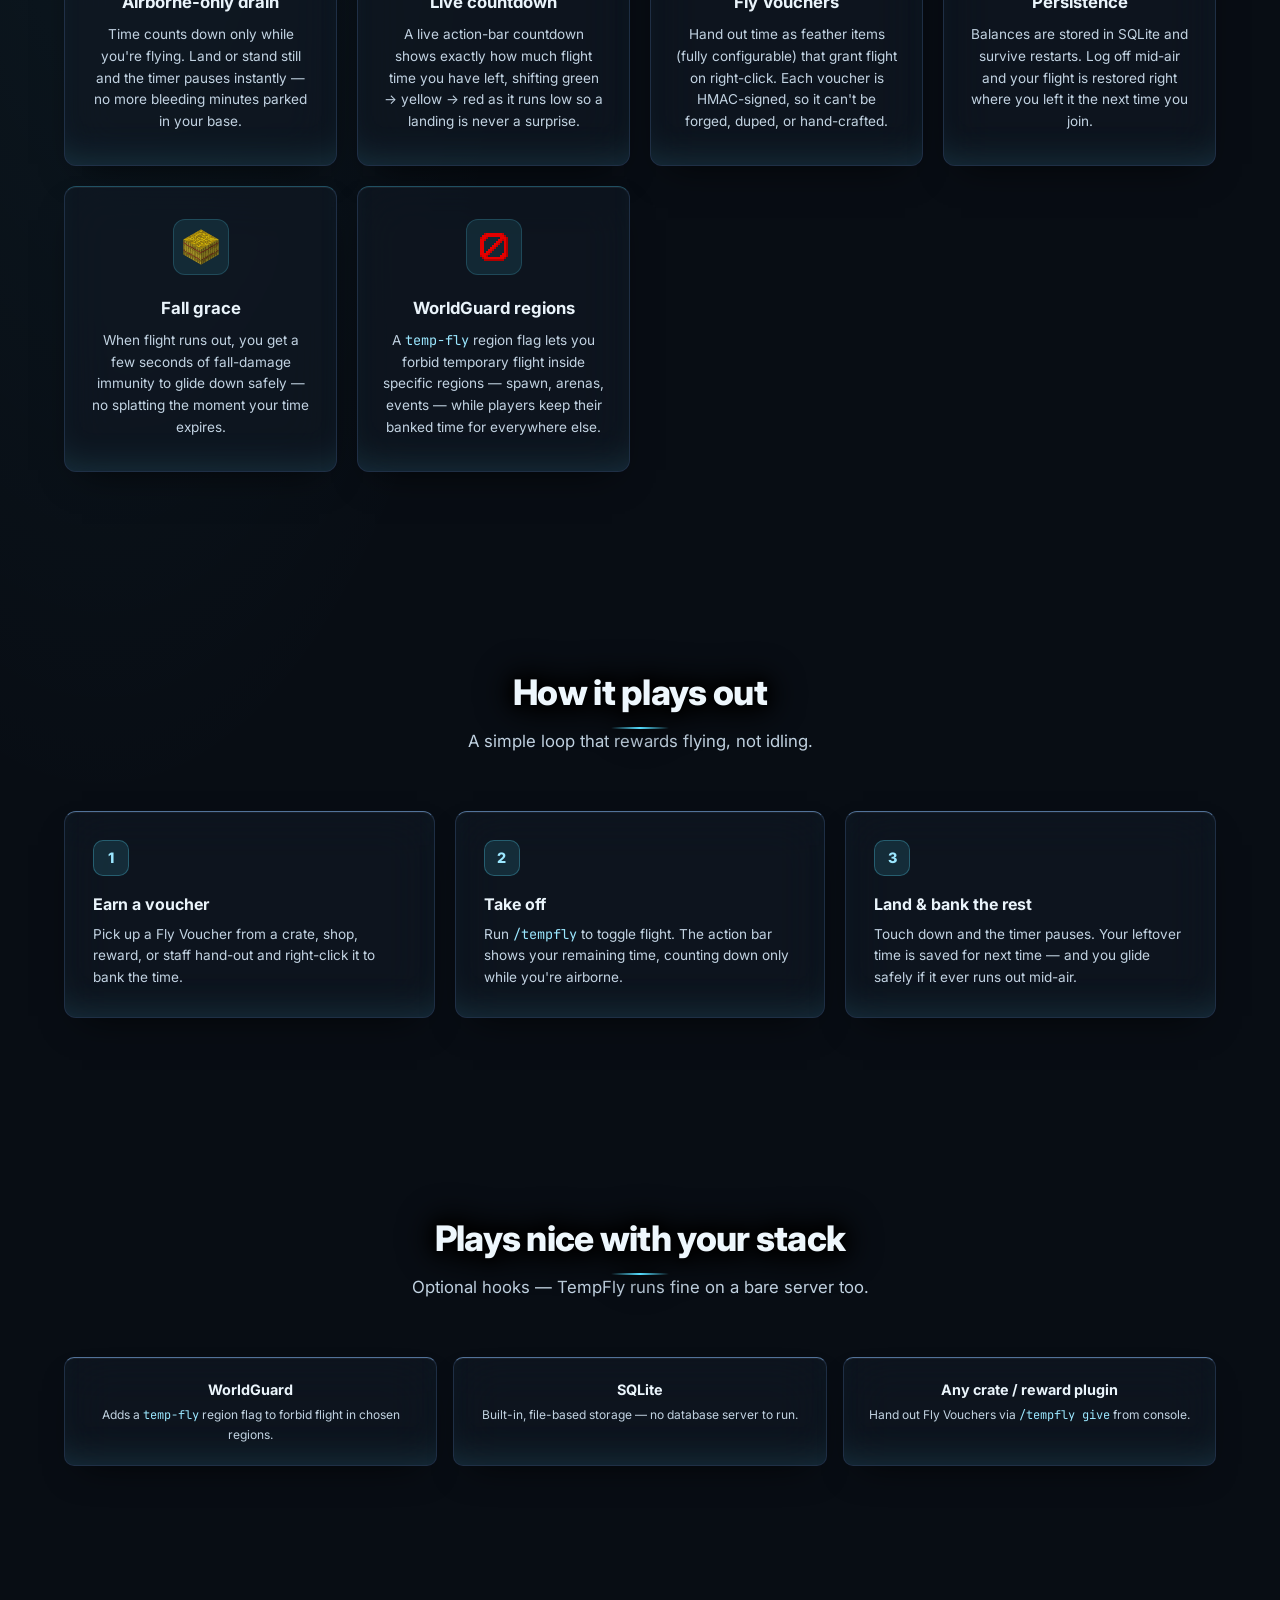
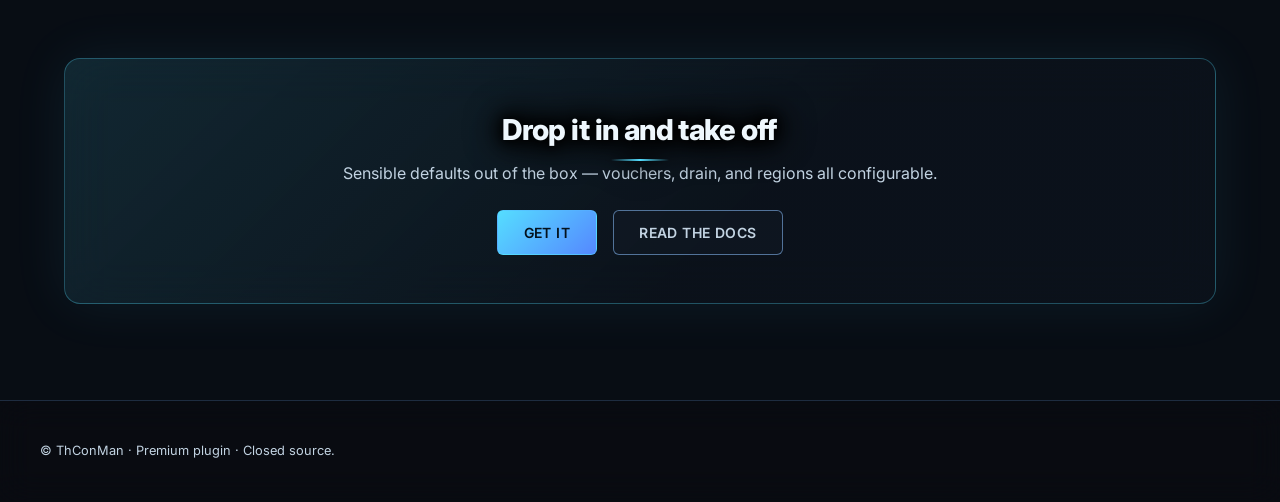
==== commit 9a0aa962: "Sync compat badges for Paper 26.2 / Java 25 migration" ====
--- a/index.html
+++ b/index.html
@@ -34,8 +34,8 @@
     <h1>TempFly</h1>
     <p class="tagline">Temporary flight that only burns time while you're actually airborne. Hand out Fly Vouchers and stop paying for time spent standing still.</p>
     <div class="plugin-hero-meta">
-        <span class="hero-badge">Paper 26.1+</span>
-        <span class="hero-badge">Java 21+</span>
+        <span class="hero-badge">Paper 26.2+</span>
+        <span class="hero-badge">Java 25+</span>
         <span class="hero-badge">Premium · closed source</span>
     </div>
     <div class="hero-buttons">
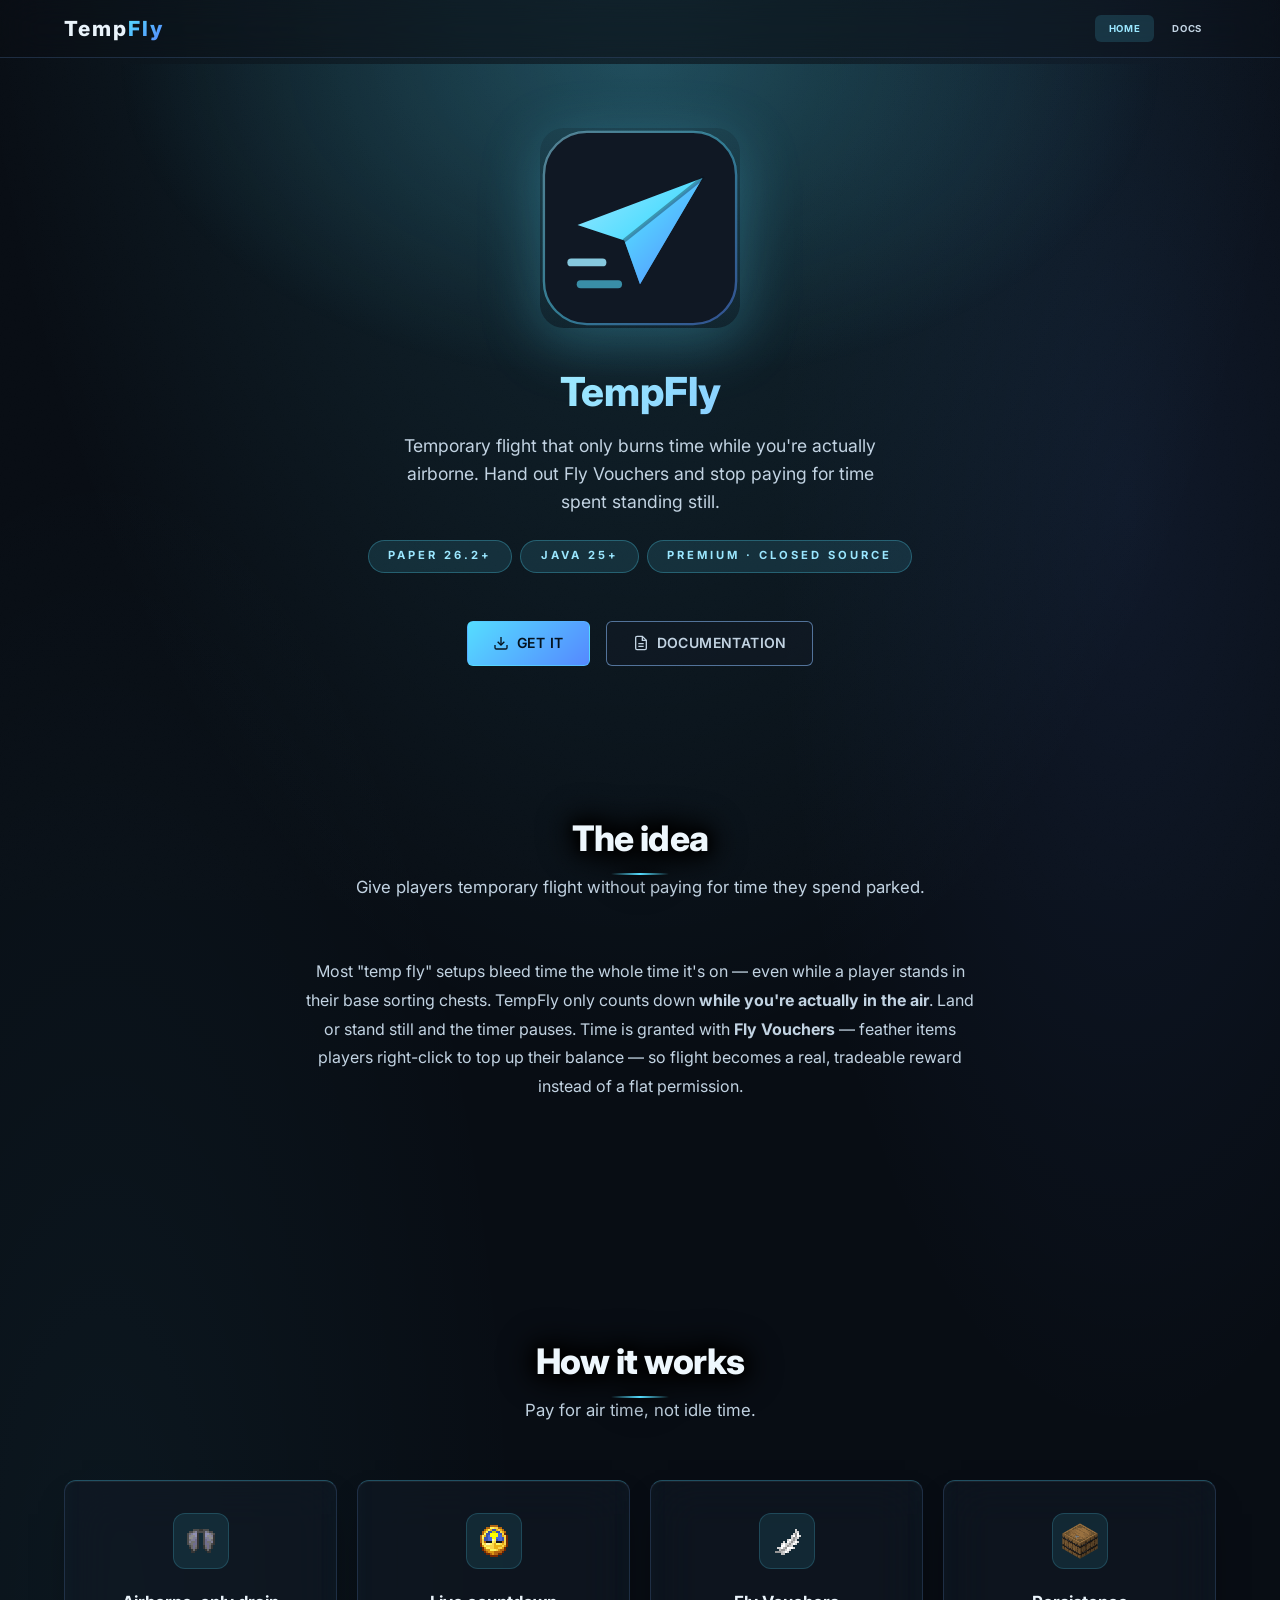
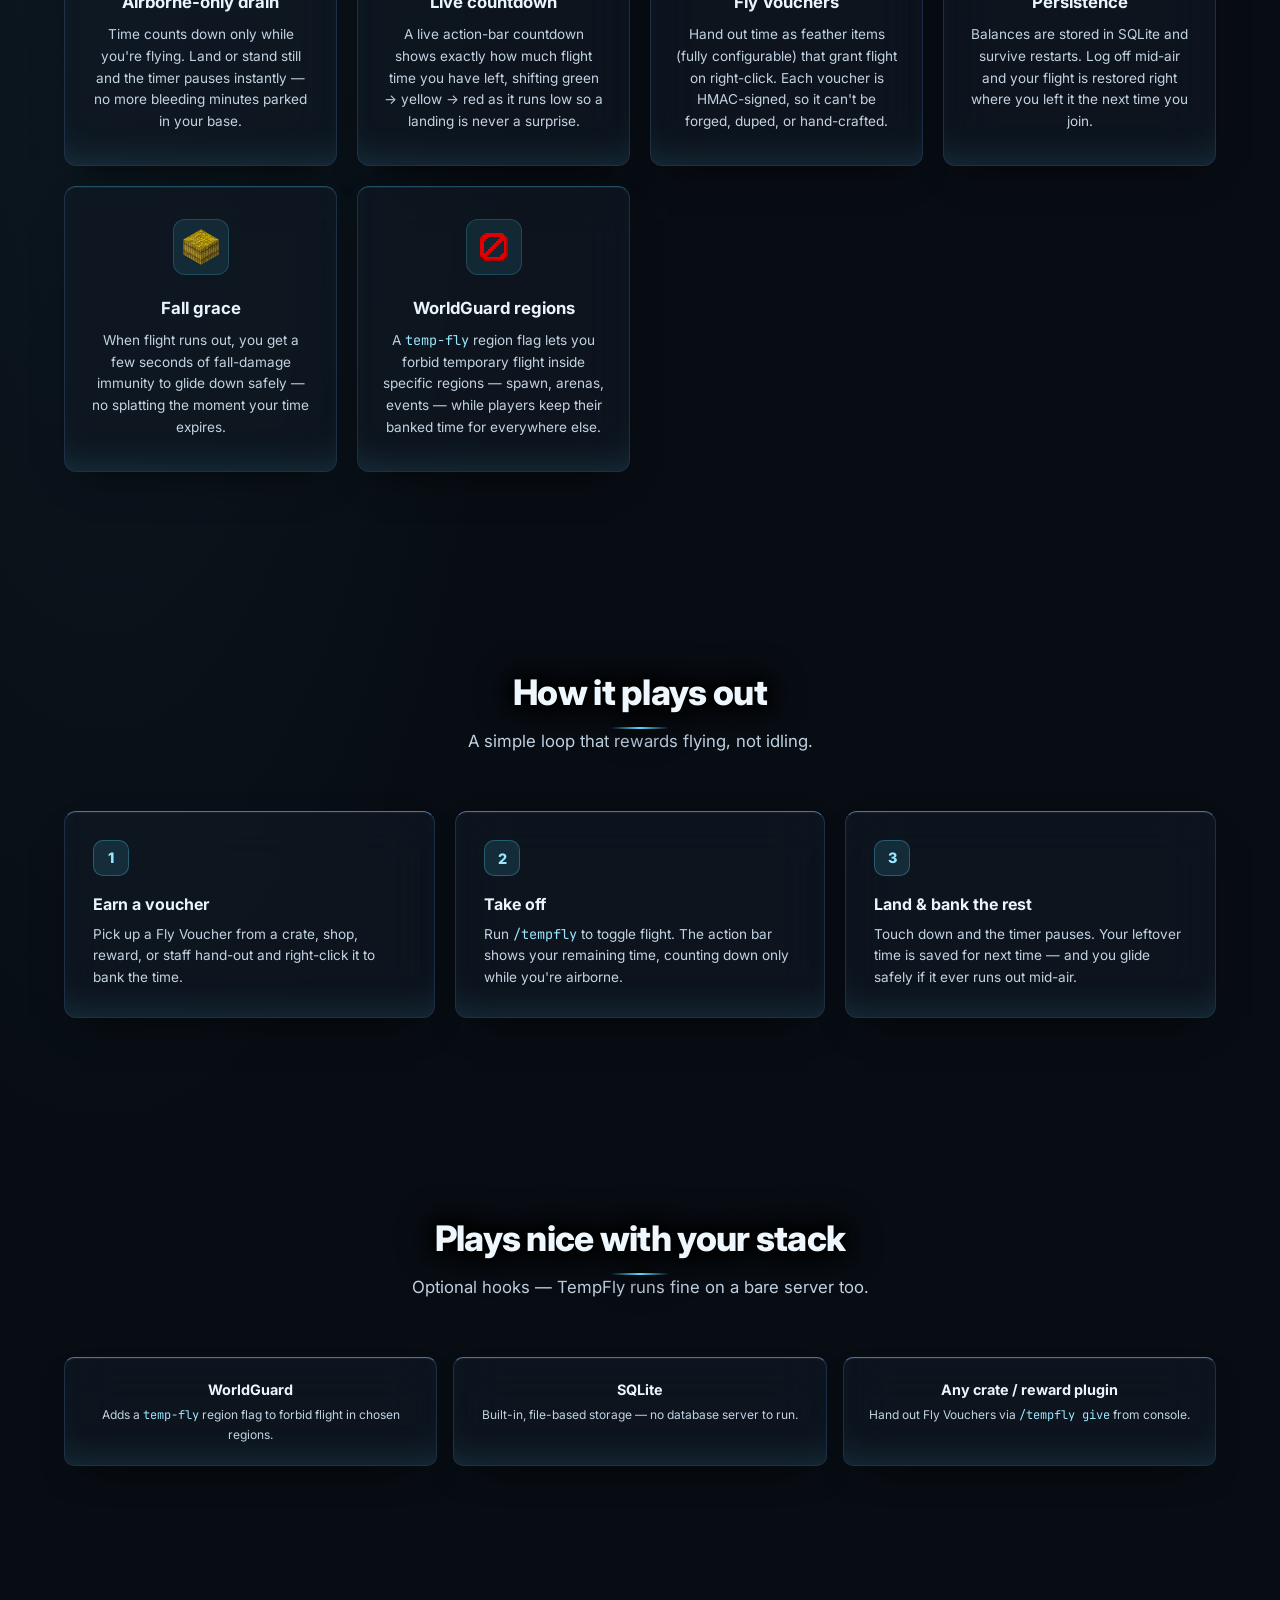
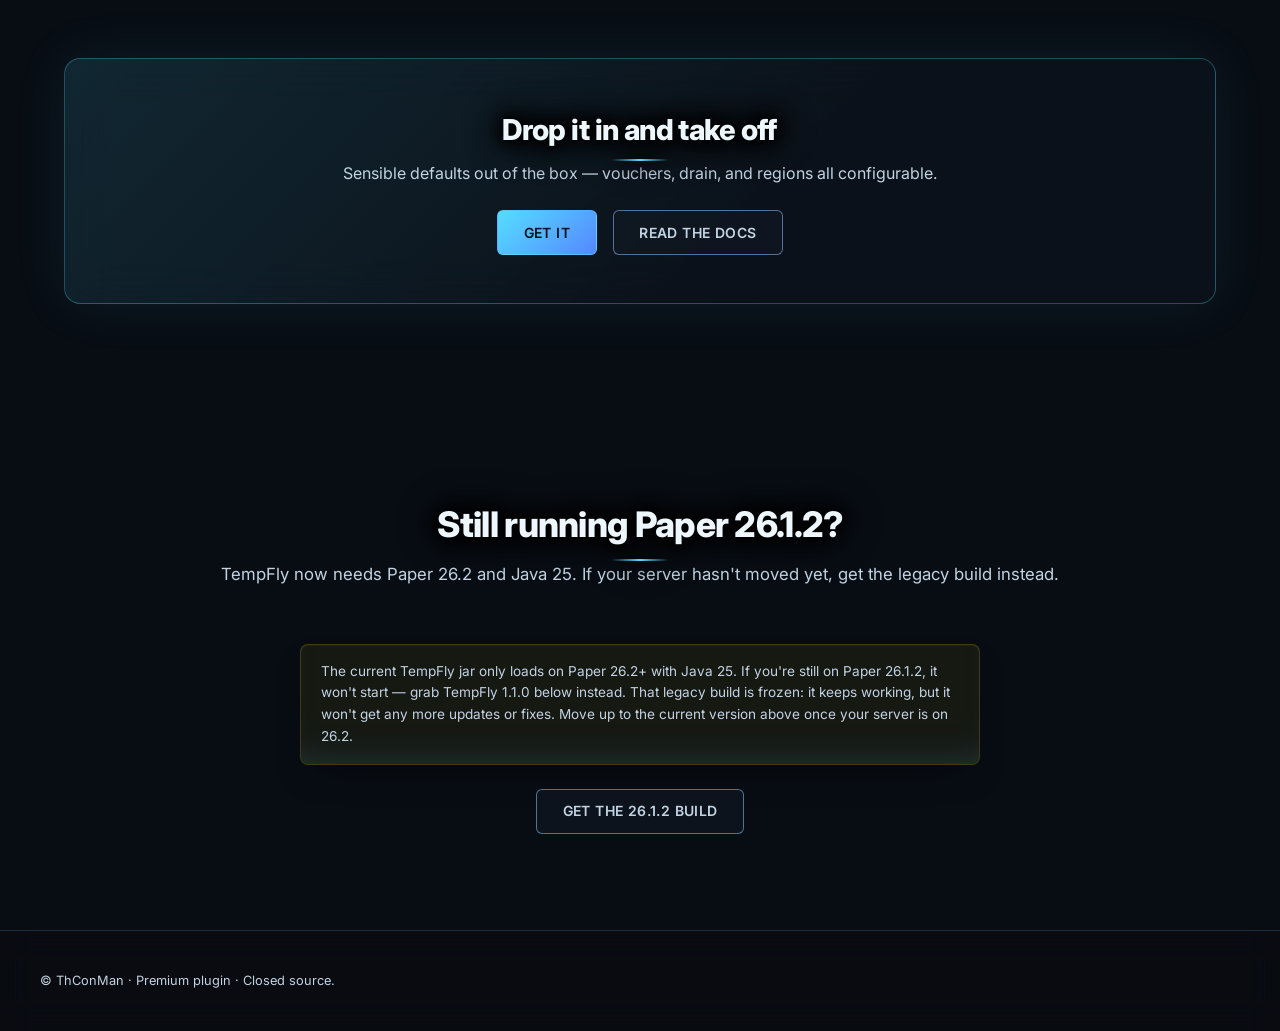
==== commit 8ca1fc22: "auto-sync: 1 file(s) - 2026-09-22 16:44:36" ====
--- a/index.html
+++ b/index.html
@@ -143,6 +143,18 @@
     </div>
 </section>
 
+<!-- Legacy build -->
+<section class="section">
+    <h2 class="section-title">Still running Paper 26.1.2?</h2>
+    <p class="section-subtitle">TempFly now needs Paper 26.2 and Java 25. If your server hasn't moved yet, get the legacy build instead.</p>
+    <div class="docs-callout docs-callout-warn" style="max-width:680px;margin:0 auto 1.5rem;text-align:left;">
+        The current TempFly jar only loads on Paper 26.2+ with Java 25. If you're still on Paper 26.1.2, it won't start — grab TempFly 1.1.0 below instead. That legacy build is frozen: it keeps working, but it won't get any more updates or fixes. Move up to the current version above once your server is on 26.2.
+    </div>
+    <div class="hero-buttons">
+        <a href="https://github.com/ThConMan/TempFly/releases/tag/mc26.1.2-final" class="btn btn-outline">Get the 26.1.2 build</a>
+    </div>
+</section>
+
 <footer class="footer">
     <div class="footer-inner">
         <p>&copy; ThConMan &middot; Premium plugin &middot; Closed source.</p>
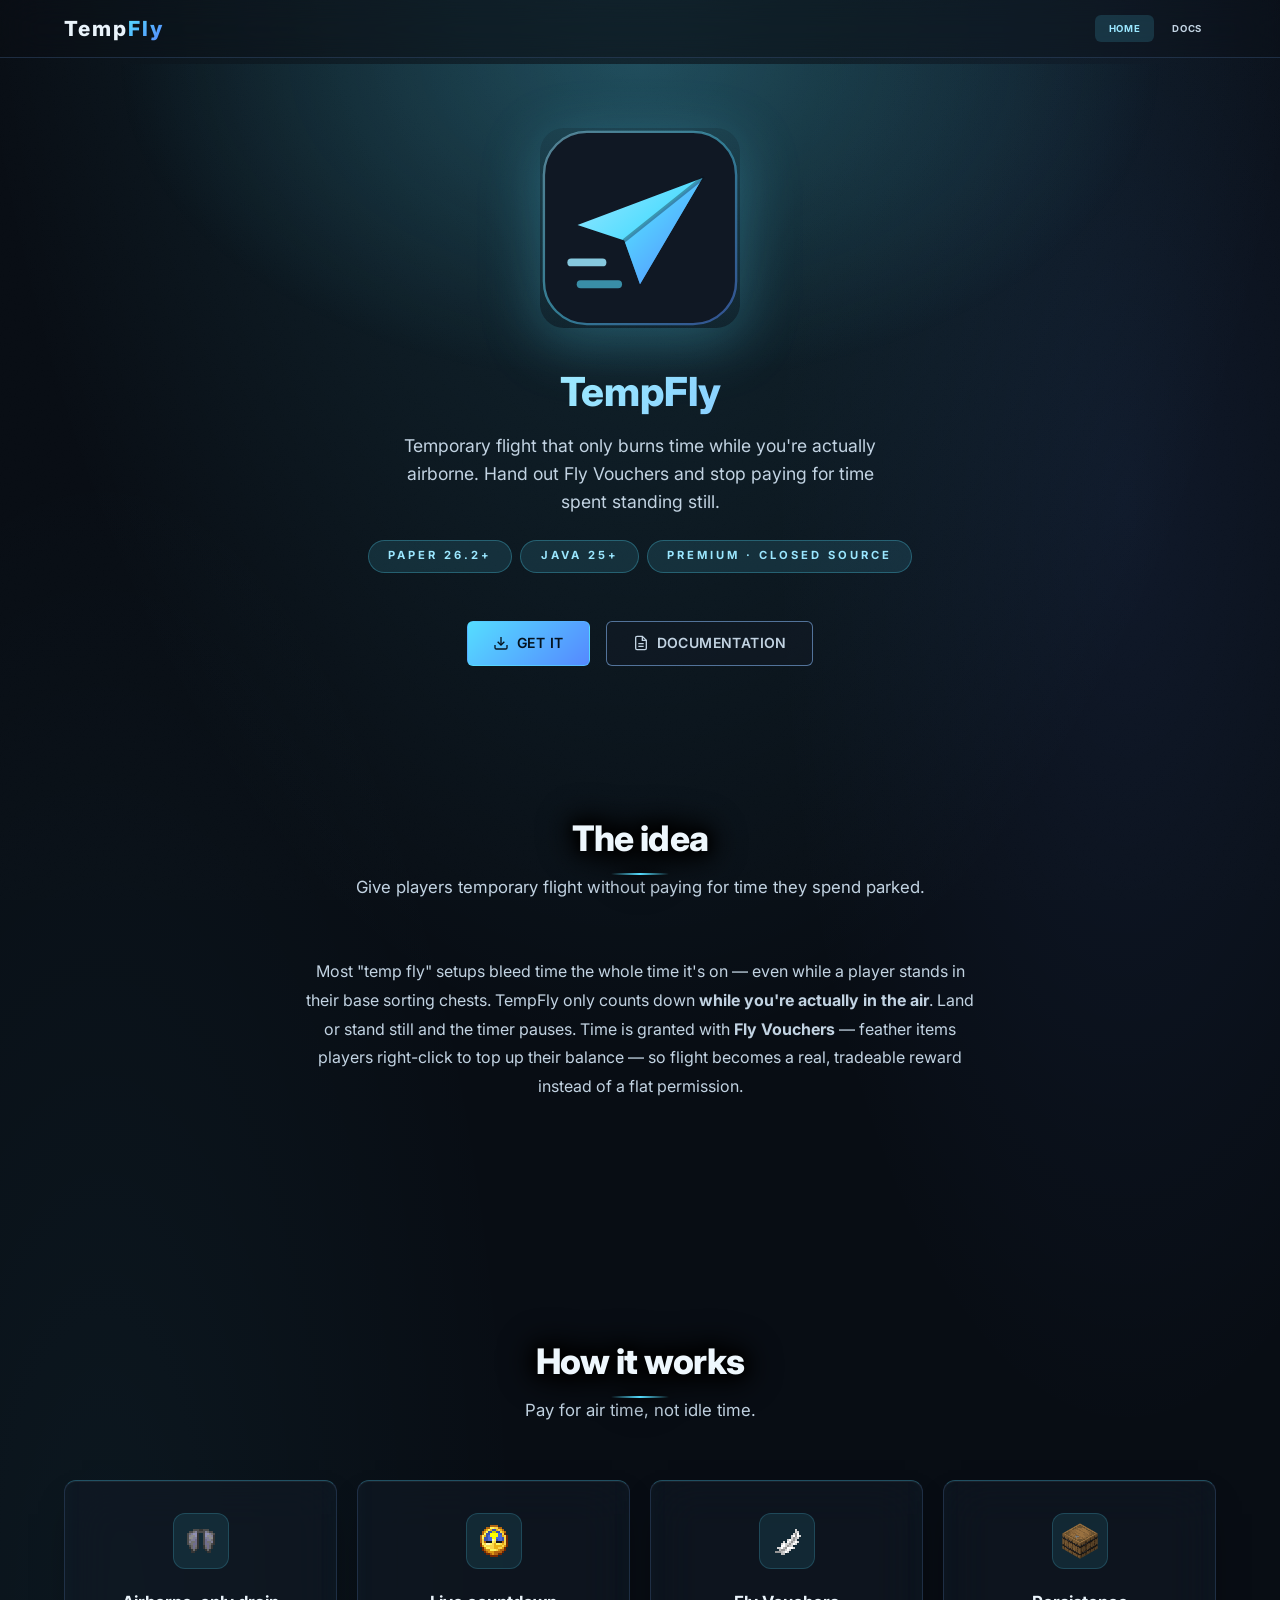
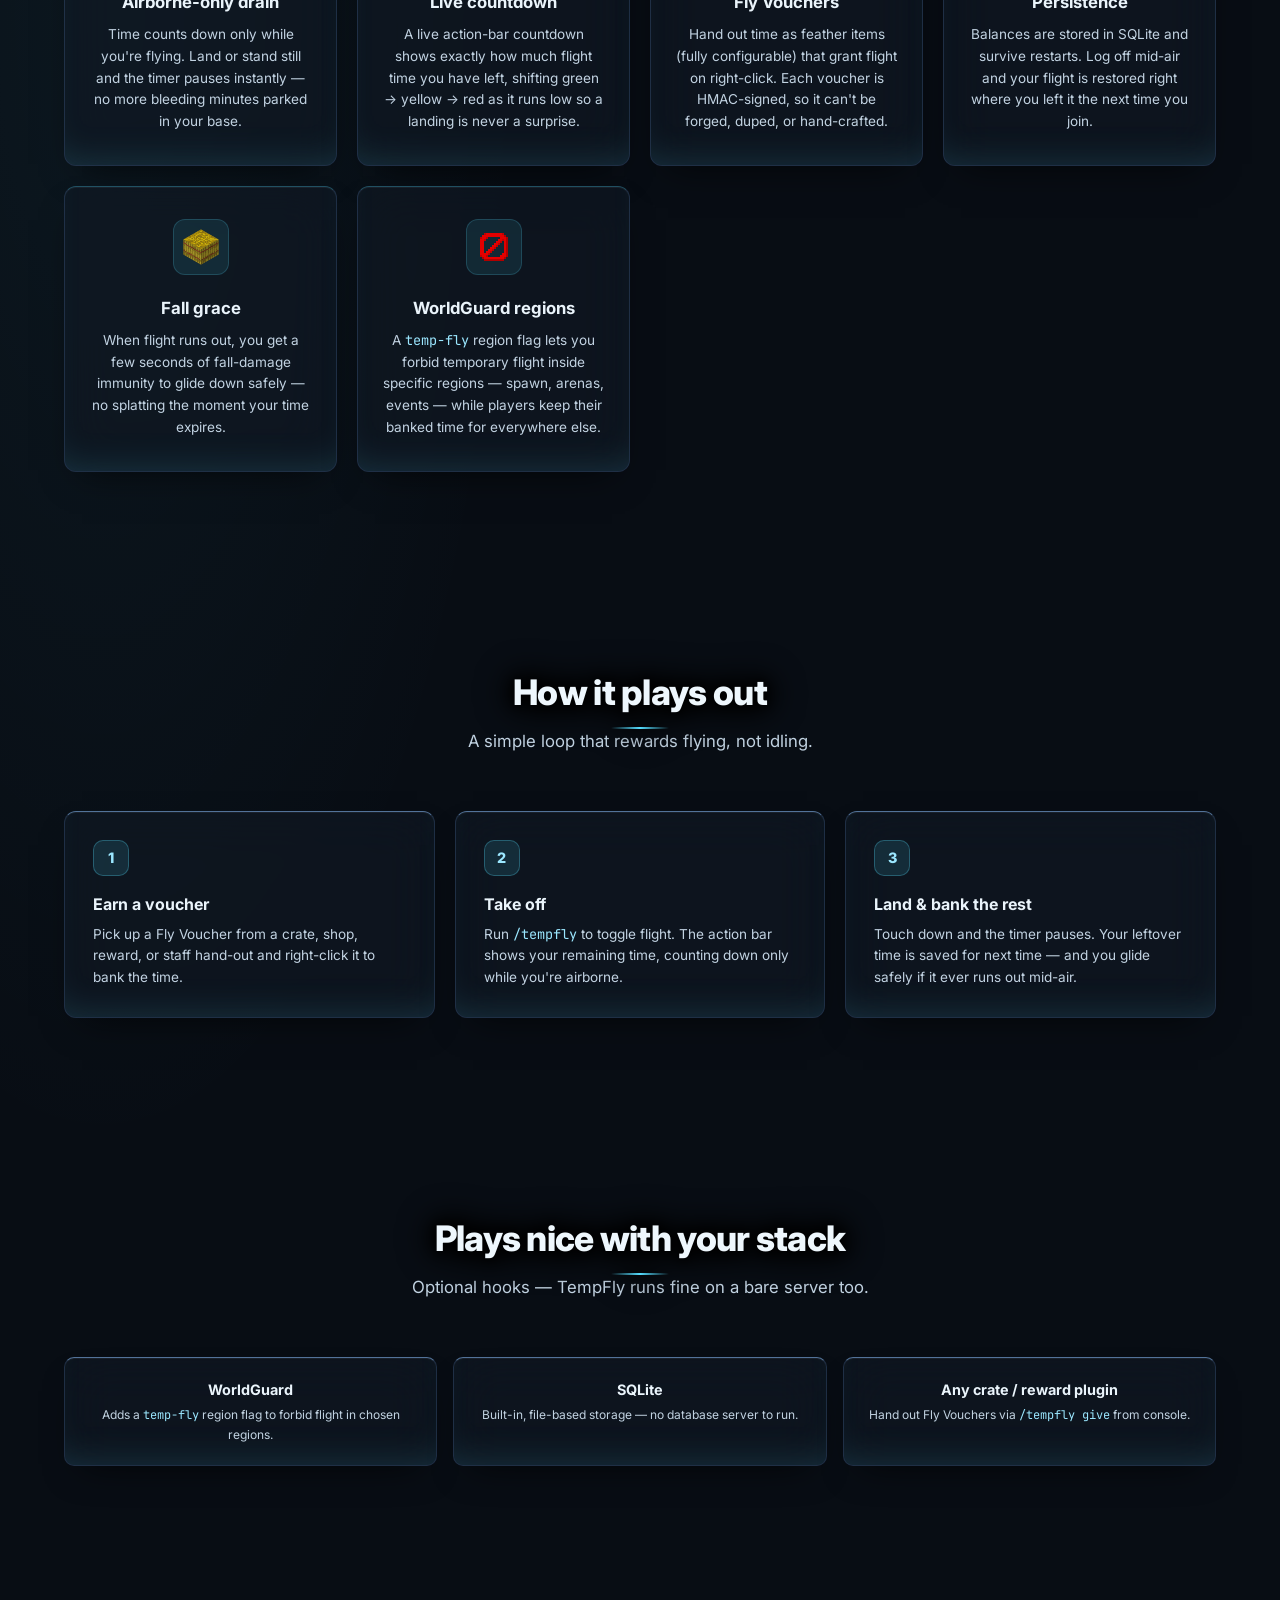
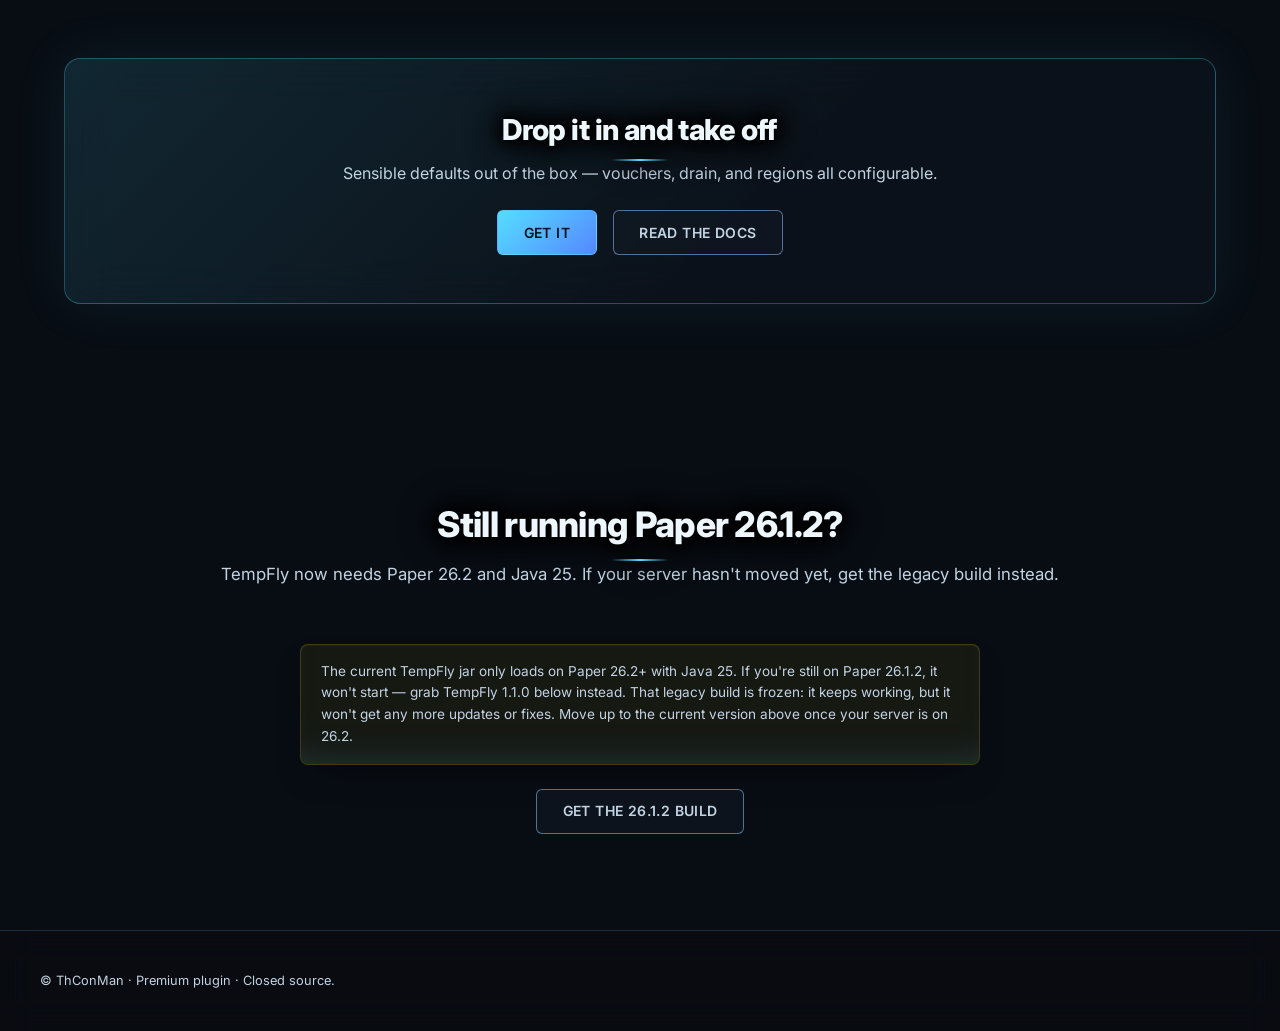
==== commit ade7848e: "Point legacy download at the docs repo release The plugin repo is private, so the 26.1.2 link 404'd." ====
--- a/index.html
+++ b/index.html
@@ -151,7 +151,7 @@
         The current TempFly jar only loads on Paper 26.2+ with Java 25. If you're still on Paper 26.1.2, it won't start — grab TempFly 1.1.0 below instead. That legacy build is frozen: it keeps working, but it won't get any more updates or fixes. Move up to the current version above once your server is on 26.2.
     </div>
     <div class="hero-buttons">
-        <a href="https://github.com/ThConMan/TempFly/releases/tag/mc26.1.2-final" class="btn btn-outline">Get the 26.1.2 build</a>
+        <a href="https://github.com/ThConMan/tempfly-docs/releases/tag/mc26.1.2-final" class="btn btn-outline">Get the 26.1.2 build</a>
     </div>
 </section>
 
